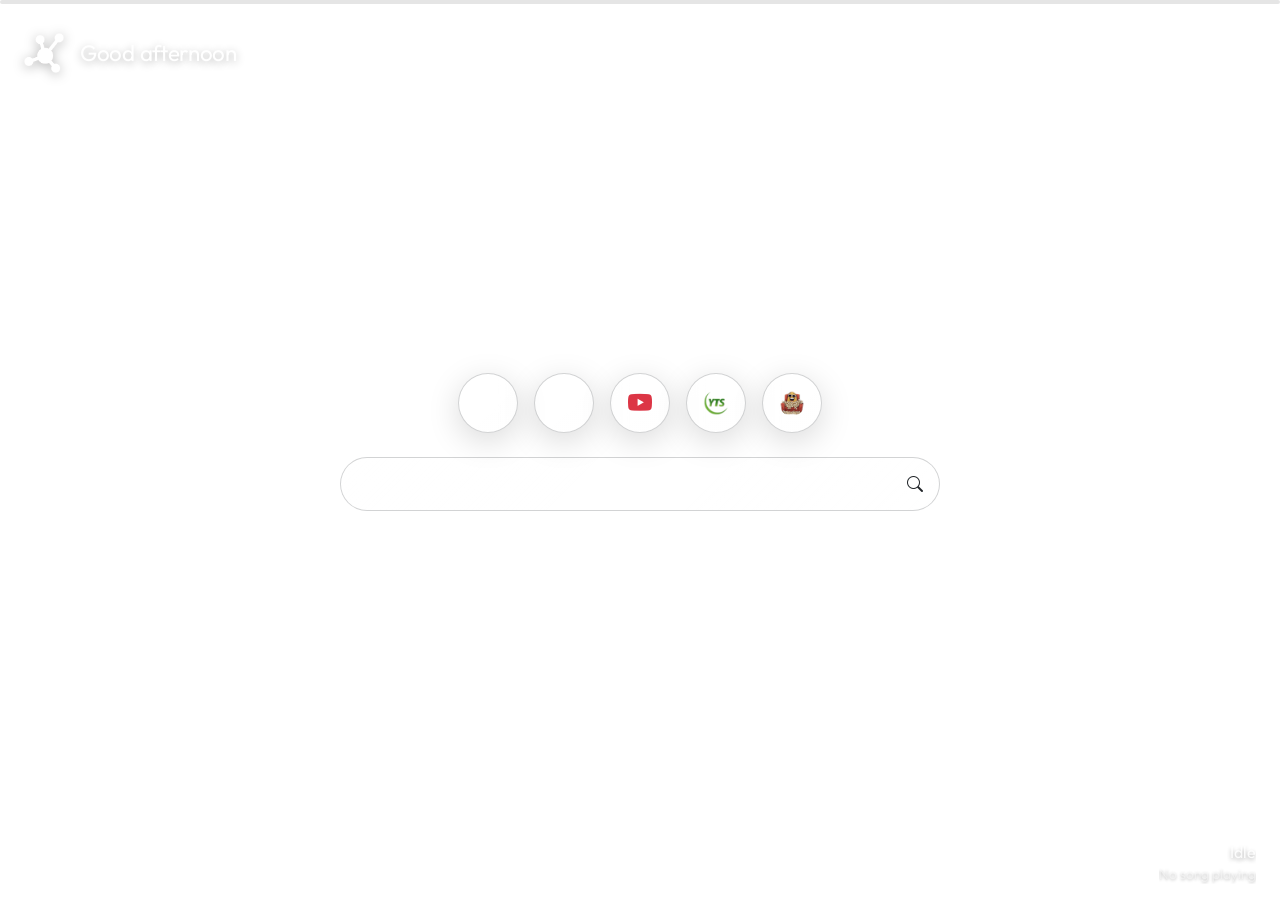
==== index.html @ 5e03a131 "feat(popup): implement settings management with dynamic UI updates" ====
<head>
  <meta charset="UTF-8" />
  <meta name="viewport" content="width=device-width, initial-scale=1.0" />
  <link href="/assets/vendors/bootstrap/bootstrap.min.css" rel="stylesheet" />
  <!-- <link rel="icon" href="data:," /> -->
  <!-- <link rel="icon" href="data:image/svg+xml,<svg xmlns=%22http://www.w3.org/2000/svg%22/>" /> -->
  <link rel="icon" href="/assets/images/icons/icons-x192.png" />
  <link rel="stylesheet" href="/assets/vendors/sweetalert2/sweetalert2.css" />
  <link rel="stylesheet" href="/assets/vendors/sweetalert2/sweetalertBootstrap.css" />
  <link href="/assets/fonts/family.css" rel="stylesheet" />
  <link rel="stylesheet" href="/mainStyle.css" />

  <script src="/assets/vendors/bootstrap/bootstrap.bundle.min.js"></script>
  <script src="/assets/vendors/sweetalert2/sweetalert2.js"></script>
  <script src="/assets/vendors/jQuery/jquery.js"></script>
  <script src="/assets/vendors/animejs/anime.umd.min.js"></script>
  <script type="module" src="/mainScript.js"></script>
  <!-- <title>‎</title> -->
  <title>New Tab</title>
</head>

<body>
  <div class="position-fixed overflow-hidden top-0 start-0 z-n1 w-100 vh-100 circles">
    <div class="w-100 z-1 loader"></div>
    <div class="circle circle1 circle-subtle" data-speed="fast"></div>
    <div class="circle circle2 circle-subtle" data-speed="normal"></div>
    <div class="circle circle3 circle-subtle" data-speed="slow"></div>
  </div>

  <div class="d-flex px-4 py-3 position-fixed top-0 start-0 w-100 justify-content-between align-items-center header-bar" style="z-index: 10">
    <div class="d-flex gap-3 align-items-center greeting-container">
      <img src="/assets/images/mainLogo.png" alt="Logo" class="header-logo" />
      <h1 id="greeting" class="d-none d-md-block mb-0 text-white" style="font-family: &quot;Outfit&quot;, sans-serif">Good afternoon</h1>
    </div>

    <div class="text-end clock-container">
      <div id="date" class="text-white-50 fs-6" style="font-family: &quot;Outfit&quot;, sans-serif">Wednesday, June 17</div>
      <div id="clock" class="text-white fs-4" style="font-family: &quot;Outfit&quot;, sans-serif">12:00 PM</div>
    </div>
    <div id="analogClock" class="position-absolute below-time analog-clock liquid-glass">
      <div class="clock-face">
        <div class="hand hour-hand"></div>
        <div class="hand minute-hand"></div>
        <div class="hand second-hand"></div>
        <div class="clock-center"></div>
      </div>
    </div>
  </div>

  <div class="container d-flex justify-content-center align-items-center vh-100">
    <div class="w-100 position-relative search-wrapper" style="max-width: 600px">
      <div class="d-flex gap-3 mb-4 justify-content-center shortcuts-container">
        <div class="position-relative shortcut-dropdown-wrapper">
          <a href="https://mail.google.com" class="d-flex align-items-center justify-content-center text-decoration-none text-white shortcut-item liquid-glass no-tilt lg-depth-1" title="Gmail">
            <i class="bi bi-envelope-at"></i>
          </a>
          <div class="p-2 position-absolute shortcut-dropdown liquid-glass no-tilt lg-depth-2">
            <a href="https://mail.google.com/mail/u/0/#inbox" class="d-flex gap-2 align-items-center text-white text-decoration-none shortcut-dropdown-item">
              <i class="bi bi-link-45deg"></i>
              <span>Personal Account</span>
            </a>
            <a href="https://mail.google.com/mail/u/1/#inbox" class="d-flex gap-2 align-items-center text-white text-decoration-none shortcut-dropdown-item">
              <i class="bi bi-link-45deg"></i>
              <span>Secondary Account</span>
            </a>
            <a href="https://mail.google.com/mail/u/3/#inbox" class="d-flex gap-2 align-items-center text-white text-decoration-none shortcut-dropdown-item">
              <i class="bi bi-link-45deg"></i>
              <span>Cvsu Account</span>
            </a>
            <a href="https://mail.google.com/mail/u/4/#inbox" class="d-flex gap-2 align-items-center text-white text-decoration-none shortcut-dropdown-item">
              <i class="bi bi-link-45deg"></i>
              <span>Dump Account</span>
            </a>
            <a href="https://mail.google.com/mail/u/2/#inbox" class="d-flex gap-2 align-items-center text-white text-decoration-none shortcut-dropdown-item">
              <i class="bi bi-link-45deg"></i>
              <span>Gmail Account 3</span>
            </a>
          </div>
        </div>
        <a href="https://github.com" class="d-flex align-items-center justify-content-center text-decoration-none text-white shortcut-item liquid-glass no-tilt lg-depth-1" title="GitHub">
          <i class="bi bi-github"></i>
        </a>
        <a href="https://youtube.com" class="d-flex align-items-center justify-content-center text-decoration-none text-white shortcut-item liquid-glass no-tilt lg-depth-1" title="YouTube">
          <i class="text-danger bi bi-youtube"></i>
        </a>
        <a href="https://yts.gg/home" class="d-flex align-items-center justify-content-center text-decoration-none text-white shortcut-item liquid-glass no-tilt lg-depth-1" title="YTS">
          <img src="/assets/images/shortcuts/yts_x32.png" alt="YTS" class="shortcut-img" />
        </a>
        <a href="https://tbcpl.lol/" class="d-flex align-items-center justify-content-center text-decoration-none text-white shortcut-item liquid-glass no-tilt lg-depth-1" title="TBP CL">
          <img src="/assets/images/shortcuts/tbcp.png" alt="TBP CL" class="shortcut-img" />
        </a>
      </div>

      <form id="searchForm" action="https://www.google.com/search" method="get">
        <div class="d-flex p-2 align-items-center shadow-none liquid-glass lg-depth-2 search-box">
          <div class="me-1">
            <div class="d-flex gap-2 p-2 text-white align-items-center border-0" id="engineSelector" style="cursor: default; user-select: none">
              <i id="current-engine-icon" class="bi bi-google"></i>
            </div>
          </div>
          <ul class="d-none" id="engineDropdownList">
            <li>
              <a
                class="d-flex gap-3 py-2 dropdown-item align-items-center text-white engine-option active"
                href="#"
                data-engine="google"
                data-action="https://www.google.com/search"
                data-placeholder="Search Google..."
              >
                <i class="bi bi-google"></i> Google
              </a>
            </li>
            <li>
              <a
                class="d-flex gap-3 py-2 dropdown-item align-items-center text-white engine-option"
                href="#"
                data-engine="bing"
                data-action="https://www.bing.com/search"
                data-placeholder="Search Bing..."
              >
                <i class="bi bi-microsoft"></i> Bing
              </a>
            </li>
            <li>
              <a
                class="d-flex gap-3 py-2 dropdown-item align-items-center text-white engine-option"
                href="#"
                data-engine="duckduckgo"
                data-action="https://duckduckgo.com/"
                data-placeholder="Search DuckDuckGo..."
              >
                <i class="bi bi-shield-shaded"></i> DuckDuckGo
              </a>
            </li>
            <li>
              <a
                class="d-flex gap-3 py-2 dropdown-item align-items-center text-white engine-option"
                href="#"
                data-engine="youtube"
                data-action="https://www.youtube.com/results"
                data-placeholder="What would you like to watch?"
              >
                <i class="bi bi-youtube"></i> YouTube
              </a>
            </li>
            <li>
              <a
                class="d-flex gap-3 py-2 dropdown-item align-items-center text-white engine-option"
                href="#"
                data-engine="chatgpt"
                data-action="https://chatgpt.com/?q="
                data-placeholder="Ask ChatGPT anything..."
              >
                <i class="bi-chat-dots"></i> ChatGPT
              </a>
            </li>
            <li>
              <a
                class="d-flex gap-3 py-2 dropdown-item align-items-center text-white engine-option"
                href="#"
                data-engine="grok"
                data-action="https://grok.com/"
                data-placeholder="Ask Grok anything..."
              >
                <i class="bi-chat-dots"></i> Grok
              </a>
            </li>
            <li>
              <a
                class="d-flex gap-3 py-2 dropdown-item align-items-center text-white engine-option"
                href="#"
                data-engine="claude"
                data-action="https://claude.ai/new?q="
                data-placeholder="Ask Claude anything..."
              >
                <i class="bi-chat-dots"></i> Claude
              </a>
            </li>
          </ul>
          <input
            type="text"
            name="q"
            id="searchInput"
            class="flex-grow-1 px-2 py-1 border-0 bg-transparent text-white shadow-none search-input"
            placeholder="Search Google..."
            autocomplete="off"
            style="font-family: &quot;Outfit&quot;, sans-serif; outline: none; font-size: 1.15rem"
          />
          <div class="d-flex gap-1 align-items-center">
            <button type="button" id="clearBtn" class="d-none p-2 btn btn-link text-white-50 border-0 shadow-none" aria-label="Clear">
              <i class="bi bi-x-lg"></i>
            </button>
            <button type="submit" id="searchSubmitBtn" class="p-2 btn btn-link text-white border-0 shadow-none" aria-label="Search">
              <i class="bi bi-search"></i>
            </button>
          </div>
        </div>
      </form>

      <div id="suggestionsBox" class="d-none mt-2 p-1 w-100 position-absolute start-0 text-start suggestions-box liquid-glass lg-depth-3"></div>
    </div>
  </div>
  <div class="px-4 py-3 position-fixed bottom-0 start-0 quote-container" style="z-index: 10">
    <p id="quoteText" class="mb-0" style="display: none"></p>
  </div>
  <div id="nowPlayingBar" class="px-4 py-3 pt-2 position-fixed bottom-0 end-0 now-playing-bar" style="z-index: 10">
    <div id="nowPlayingLyrics" class="now-playing-lyrics liquid-glass lg-depth-1"></div>
    <div id="nowPlayingControls" class="now-playing-controls liquid-glass lg-depth-1">
      <button id="musicPlayPauseBtn" class="control-btn" title="Play/Pause">
        <i class="bi bi-pause-fill"></i>
      </button>
      <button id="musicNextBtn" class="control-btn" title="Next">
        <i class="bi bi-skip-forward-fill"></i>
      </button>
    </div>

    <div class="d-flex gap-2 align-items-center now-playing-content">
      <div class="now-playing-icon">
        <i class="bi bi-music-note-beamed"></i>
        <span class="now-playing-bars"> <span></span><span></span><span></span> </span>
      </div>
      <div class="d-none d-lg-block now-playing-text" id="nowPlayingText">
        <div id="nowPlayingTitle" class="now-playing-title">Idle</div>
        <div id="nowPlayingArtist" class="now-playing-artist">No song playing</div>
      </div>
    </div>
  </div>
</body>
---- assets/vendors/sweetalert2/sweetalertBootstrap.css ----
@keyframes showSweetAlert {
  0% {
    transform: scale(0.7);
  }
  45% {
    transform: scale(1.05);
  }
  80% {
    transform: scale(0.95);
  }
  100% {
    transform: scale(1);
  }
}
@keyframes hideSweetAlert {
  0% {
    transform: scale(1);
  }
  100% {
    transform: scale(0.5);
  }
}
@keyframes slideFromTop {
  0% {
    top: 0%;
  }
  100% {
    top: 50%;
  }
}
@keyframes slideToTop {
  0% {
    top: 50%;
  }
  100% {
    top: 0%;
  }
}
@keyframes slideFromBottom {
  0% {
    top: 70%;
  }
  100% {
    top: 50%;
  }
}
@keyframes slideToBottom {
  0% {
    top: 50%;
  }
  100% {
    top: 70%;
  }
}
.showSweetAlert {
  animation: showSweetAlert 0.3s;
}
.showSweetAlert[data-animation=none] {
  animation: none;
}
.showSweetAlert[data-animation=slide-from-top] {
  animation: slideFromTop 0.3s;
}
.showSweetAlert[data-animation=slide-from-bottom] {
  animation: slideFromBottom 0.3s;
}
.hideSweetAlert {
  animation: hideSweetAlert 0.3s;
}
.hideSweetAlert[data-animation=none] {
  animation: none;
}
.hideSweetAlert[data-animation=slide-from-top] {
  animation: slideToTop 0.3s;
}
.hideSweetAlert[data-animation=slide-from-bottom] {
  animation: slideToBottom 0.3s;
}
@keyframes animateSuccessTip {
  0% {
    width: 0;
    left: 1px;
    top: 19px;
  }
  54% {
    width: 0;
    left: 1px;
    top: 19px;
  }
  70% {
    width: 50px;
    left: -8px;
    top: 37px;
  }
  84% {
    width: 17px;
    left: 21px;
    top: 48px;
  }
  100% {
    width: 25px;
    left: 14px;
    top: 45px;
  }
}
@keyframes animateSuccessLong {
  0% {
    width: 0;
    right: 46px;
    top: 54px;
  }
  65% {
    width: 0;
    right: 46px;
    top: 54px;
  }
  84% {
    width: 55px;
    right: 0px;
    top: 35px;
  }
  100% {
    width: 47px;
    right: 8px;
    top: 38px;
  }
}
@keyframes rotatePlaceholder {
  0% {
    transform: rotate(-45deg);
  }
  5% {
    transform: rotate(-45deg);
  }
  12% {
    transform: rotate(-405deg);
  }
  100% {
    transform: rotate(-405deg);
  }
}
.animateSuccessTip {
  animation: animateSuccessTip 0.75s;
}
.animateSuccessLong {
  animation: animateSuccessLong 0.75s;
}
.sa-icon.sa-success.animate::after {
  animation: rotatePlaceholder 4.25s ease-in;
}
@keyframes animateErrorIcon {
  0% {
    transform: rotateX(100deg);
    opacity: 0;
  }
  100% {
    transform: rotateX(0deg);
    opacity: 1;
  }
}
.animateErrorIcon {
  animation: animateErrorIcon 0.5s;
}
@keyframes animateXMark {
  0% {
    transform: scale(0.4);
    margin-top: 26px;
    opacity: 0;
  }
  50% {
    transform: scale(0.4);
    margin-top: 26px;
    opacity: 0;
  }
  80% {
    transform: scale(1.15);
    margin-top: -6px;
  }
  100% {
    transform: scale(1);
    margin-top: 0;
    opacity: 1;
  }
}
.animateXMark {
  animation: animateXMark 0.5s;
}
@keyframes pulseWarning {
  0% {
    border-color: #F8D486;
  }
  100% {
    border-color: #F8BB86;
  }
}
.pulseWarning {
  animation: pulseWarning 0.75s infinite alternate;
}
@keyframes pulseWarningIns {
  0% {
    background-color: #F8D486;
  }
  100% {
    background-color: #F8BB86;
  }
}
.pulseWarningIns {
  animation: pulseWarningIns 0.75s infinite alternate;
}
@keyframes rotate-loading {
  0% {
    transform: rotate(0deg);
  }
  100% {
    transform: rotate(360deg);
  }
}
body.stop-scrolling {
  height: 100%;
  overflow: hidden;
}
.sweet-overlay {
  background-color: rgba(0, 0, 0, 0.4);
  position: fixed;
  left: 0;
  right: 0;
  top: 0;
  bottom: 0;
  display: none;
  z-index: 1040;
}
.sweet-alert {
  background-color: #ffffff;
  width: 478px;
  padding: 17px;
  border-radius: 5px;
  text-align: center;
  position: fixed;
  left: 50%;
  top: 50%;
  margin-left: -256px;
  margin-top: -200px;
  overflow: hidden;
  display: none;
  z-index: 2000;
}
@media all and (max-width: 767px) {
  .sweet-alert {
    width: auto;
    margin-left: 0;
    margin-right: 0;
    left: 15px;
    right: 15px;
  }
}
.sweet-alert .form-group {
  display: none;
}
.sweet-alert .form-group .sa-input-error {
  display: none;
}
.sweet-alert.show-input .form-group {
  display: block;
}
.sweet-alert .sa-confirm-button-container {
  display: inline-block;
  position: relative;
}
.sweet-alert .la-ball-fall {
  position: absolute;
  left: 50%;
  top: 50%;
  margin-left: -27px;
  margin-top: -9px;
  opacity: 0;
  visibility: hidden;
}
.sweet-alert button[disabled] {
  opacity: .6;
  cursor: default;
}
.sweet-alert button.confirm[disabled] {
  color: transparent;
}
.sweet-alert button.confirm[disabled] ~ .la-ball-fall {
  opacity: 1;
  visibility: visible;
  transition-delay: 0s;
}
.sweet-alert .sa-icon {
  width: 80px;
  height: 80px;
  border: 4px solid gray;
  border-radius: 50%;
  margin: 20px auto;
  position: relative;
  box-sizing: content-box;
}
.sweet-alert .sa-icon.sa-error {
  border-color: #d43f3a;
}
.sweet-alert .sa-icon.sa-error .sa-x-mark {
  position: relative;
  display: block;
}
.sweet-alert .sa-icon.sa-error .sa-line {
  position: absolute;
  height: 5px;
  width: 47px;
  background-color: #d9534f;
  display: block;
  top: 37px;
  border-radius: 2px;
}
.sweet-alert .sa-icon.sa-error .sa-line.sa-left {
  transform: rotate(45deg);
  left: 17px;
}
.sweet-alert .sa-icon.sa-error .sa-line.sa-right {
  transform: rotate(-45deg);
  right: 16px;
}
.sweet-alert .sa-icon.sa-warning {
  border-color: #eea236;
}
.sweet-alert .sa-icon.sa-warning .sa-body {
  position: absolute;
  width: 5px;
  height: 47px;
  left: 50%;
  top: 10px;
  border-radius: 2px;
  margin-left: -2px;
  background-color: #f0ad4e;
}
.sweet-alert .sa-icon.sa-warning .sa-dot {
  position: absolute;
  width: 7px;
  height: 7px;
  border-radius: 50%;
  margin-left: -3px;
  left: 50%;
  bottom: 10px;
  background-color: #f0ad4e;
}
.sweet-alert .sa-icon.sa-info {
  border-color: #46b8da;
}
.sweet-alert .sa-icon.sa-info::before {
  content: "";
  position: absolute;
  width: 5px;
  height: 29px;
  left: 50%;
  bottom: 17px;
  border-radius: 2px;
  margin-left: -2px;
  background-color: #5bc0de;
}
.sweet-alert .sa-icon.sa-info::after {
  content: "";
  position: absolute;
  width: 7px;
  height: 7px;
  border-radius: 50%;
  margin-left: -3px;
  top: 19px;
  background-color: #5bc0de;
}
.sweet-alert .sa-icon.sa-success {
  border-color: #4cae4c;
}
.sweet-alert .sa-icon.sa-success::before,
.sweet-alert .sa-icon.sa-success::after {
  content: '';
  border-radius: 50%;
  position: absolute;
  width: 60px;
  height: 120px;
  background: #ffffff;
  transform: rotate(45deg);
}
.sweet-alert .sa-icon.sa-success::before {
  border-radius: 120px 0 0 120px;
  top: -7px;
  left: -33px;
  transform: rotate(-45deg);
  transform-origin: 60px 60px;
}
.sweet-alert .sa-icon.sa-success::after {
  border-radius: 0 120px 120px 0;
  top: -11px;
  left: 30px;
  transform: rotate(-45deg);
  transform-origin: 0px 60px;
}
.sweet-alert .sa-icon.sa-success .sa-placeholder {
  width: 80px;
  height: 80px;
  border: 4px solid rgba(92, 184, 92, 0.2);
  border-radius: 50%;
  box-sizing: content-box;
  position: absolute;
  left: -4px;
  top: -4px;
  z-index: 2;
}
.sweet-alert .sa-icon.sa-success .sa-fix {
  width: 5px;
  height: 90px;
  background-color: #ffffff;
  position: absolute;
  left: 28px;
  top: 8px;
  z-index: 1;
  transform: rotate(-45deg);
}
.sweet-alert .sa-icon.sa-success .sa-line {
  height: 5px;
  background-color: #5cb85c;
  display: block;
  border-radius: 2px;
  position: absolute;
  z-index: 2;
}
.sweet-alert .sa-icon.sa-success .sa-line.sa-tip {
  width: 25px;
  left: 14px;
  top: 46px;
  transform: rotate(45deg);
}
.sweet-alert .sa-icon.sa-success .sa-line.sa-long {
  width: 47px;
  right: 8px;
  top: 38px;
  transform: rotate(-45deg);
}
.sweet-alert .sa-icon.sa-custom {
  background-size: contain;
  border-radius: 0;
  border: none;
  background-position: center center;
  background-repeat: no-repeat;
}
.sweet-alert .btn-default:focus {
  border-color: #cccccc;
  outline: 0;
  -webkit-box-shadow: inset 0 1px 1px rgba(0,0,0,.075), 0 0 8px rgba(204, 204, 204, 0.6);
  box-shadow: inset 0 1px 1px rgba(0,0,0,.075), 0 0 8px rgba(204, 204, 204, 0.6);
}
.sweet-alert .btn-success:focus {
  border-color: #4cae4c;
  outline: 0;
  -webkit-box-shadow: inset 0 1px 1px rgba(0,0,0,.075), 0 0 8px rgba(76, 174, 76, 0.6);
  box-shadow: inset 0 1px 1px rgba(0,0,0,.075), 0 0 8px rgba(76, 174, 76, 0.6);
}
.sweet-alert .btn-info:focus {
  border-color: #46b8da;
  outline: 0;
  -webkit-box-shadow: inset 0 1px 1px rgba(0,0,0,.075), 0 0 8px rgba(70, 184, 218, 0.6);
  box-shadow: inset 0 1px 1px rgba(0,0,0,.075), 0 0 8px rgba(70, 184, 218, 0.6);
}
.sweet-alert .btn-danger:focus {
  border-color: #d43f3a;
  outline: 0;
  -webkit-box-shadow: inset 0 1px 1px rgba(0,0,0,.075), 0 0 8px rgba(212, 63, 58, 0.6);
  box-shadow: inset 0 1px 1px rgba(0,0,0,.075), 0 0 8px rgba(212, 63, 58, 0.6);
}
.sweet-alert .btn-warning:focus {
  border-color: #eea236;
  outline: 0;
  -webkit-box-shadow: inset 0 1px 1px rgba(0,0,0,.075), 0 0 8px rgba(238, 162, 54, 0.6);
  box-shadow: inset 0 1px 1px rgba(0,0,0,.075), 0 0 8px rgba(238, 162, 54, 0.6);
}
.sweet-alert button::-moz-focus-inner {
  border: 0;
}
/*!
 * Load Awesome v1.1.0 (http://github.danielcardoso.net/load-awesome/)
 * Copyright 2015 Daniel Cardoso <@DanielCardoso>
 * Licensed under MIT
 */
.la-ball-fall,
.la-ball-fall > div {
  position: relative;
  -webkit-box-sizing: border-box;
  -moz-box-sizing: border-box;
  box-sizing: border-box;
}
.la-ball-fall {
  display: block;
  font-size: 0;
  color: #fff;
}
.la-ball-fall.la-dark {
  color: #333;
}
.la-ball-fall > div {
  display: inline-block;
  float: none;
  background-color: currentColor;
  border: 0 solid currentColor;
}
.la-ball-fall {
  width: 54px;
  height: 18px;
}
.la-ball-fall > div {
  width: 10px;
  height: 10px;
  margin: 4px;
  border-radius: 100%;
  opacity: 0;
  -webkit-animation: ball-fall 1s ease-in-out infinite;
  -moz-animation: ball-fall 1s ease-in-out infinite;
  -o-animation: ball-fall 1s ease-in-out infinite;
  animation: ball-fall 1s ease-in-out infinite;
}
.la-ball-fall > div:nth-child(1) {
  -webkit-animation-delay: -200ms;
  -moz-animation-delay: -200ms;
  -o-animation-delay: -200ms;
  animation-delay: -200ms;
}
.la-ball-fall > div:nth-child(2) {
  -webkit-animation-delay: -100ms;
  -moz-animation-delay: -100ms;
  -o-animation-delay: -100ms;
  animation-delay: -100ms;
}
.la-ball-fall > div:nth-child(3) {
  -webkit-animation-delay: 0ms;
  -moz-animation-delay: 0ms;
  -o-animation-delay: 0ms;
  animation-delay: 0ms;
}
.la-ball-fall.la-sm {
  width: 26px;
  height: 8px;
}
.la-ball-fall.la-sm > div {
  width: 4px;
  height: 4px;
  margin: 2px;
}
.la-ball-fall.la-2x {
  width: 108px;
  height: 36px;
}
.la-ball-fall.la-2x > div {
  width: 20px;
  height: 20px;
  margin: 8px;
}
.la-ball-fall.la-3x {
  width: 162px;
  height: 54px;
}
.la-ball-fall.la-3x > div {
  width: 30px;
  height: 30px;
  margin: 12px;
}
/*
 * Animation
 */
@-webkit-keyframes ball-fall {
  0% {
    opacity: 0;
    -webkit-transform: translateY(-145%);
    transform: translateY(-145%);
  }
  10% {
    opacity: .5;
  }
  20% {
    opacity: 1;
    -webkit-transform: translateY(0);
    transform: translateY(0);
  }
  80% {
    opacity: 1;
    -webkit-transform: translateY(0);
    transform: translateY(0);
  }
  90% {
    opacity: .5;
  }
  100% {
    opacity: 0;
    -webkit-transform: translateY(145%);
    transform: translateY(145%);
  }
}
@-moz-keyframes ball-fall {
  0% {
    opacity: 0;
    -moz-transform: translateY(-145%);
    transform: translateY(-145%);
  }
  10% {
    opacity: .5;
  }
  20% {
    opacity: 1;
    -moz-transform: translateY(0);
    transform: translateY(0);
  }
  80% {
    opacity: 1;
    -moz-transform: translateY(0);
    transform: translateY(0);
  }
  90% {
    opacity: .5;
  }
  100% {
    opacity: 0;
    -moz-transform: translateY(145%);
    transform: translateY(145%);
  }
}
@-o-keyframes ball-fall {
  0% {
    opacity: 0;
    -o-transform: translateY(-145%);
    transform: translateY(-145%);
  }
  10% {
    opacity: .5;
  }
  20% {
    opacity: 1;
    -o-transform: translateY(0);
    transform: translateY(0);
  }
  80% {
    opacity: 1;
    -o-transform: translateY(0);
    transform: translateY(0);
  }
  90% {
    opacity: .5;
  }
  100% {
    opacity: 0;
    -o-transform: translateY(145%);
    transform: translateY(145%);
  }
}
@keyframes ball-fall {
  0% {
    opacity: 0;
    -webkit-transform: translateY(-145%);
    -moz-transform: translateY(-145%);
    -o-transform: translateY(-145%);
    transform: translateY(-145%);
  }
  10% {
    opacity: .5;
  }
  20% {
    opacity: 1;
    -webkit-transform: translateY(0);
    -moz-transform: translateY(0);
    -o-transform: translateY(0);
    transform: translateY(0);
  }
  80% {
    opacity: 1;
    -webkit-transform: translateY(0);
    -moz-transform: translateY(0);
    -o-transform: translateY(0);
    transform: translateY(0);
  }
  90% {
    opacity: .5;
  }
  100% {
    opacity: 0;
    -webkit-transform: translateY(145%);
    -moz-transform: translateY(145%);
    -o-transform: translateY(145%);
    transform: translateY(145%);
  }
}
---- assets/fonts/family.css ----
/* latin-ext */
@font-face {
  font-family: 'Outfit';
  font-style: normal;
  font-weight: 200;
  font-display: swap;
  src: url(/assets/fonts/QGYvz_MVcBeNP4NJuktqQ4E.woff2) format('woff2');
  unicode-range: U+0100-02BA, U+02BD-02C5, U+02C7-02CC, U+02CE-02D7, U+02DD-02FF, U+0304, U+0308, U+0329, U+1D00-1DBF, U+1E00-1E9F, U+1EF2-1EFF, U+2020, U+20A0-20AB, U+20AD-20C0, U+2113, U+2C60-2C7F, U+A720-A7FF;
}
/* latin */
@font-face {
  font-family: 'Outfit';
  font-style: normal;
  font-weight: 200;
  font-display: swap;
  src: url(/assets/fonts/QGYvz_MVcBeNP4NJtEtq.woff2) format('woff2');
  unicode-range: U+0000-00FF, U+0131, U+0152-0153, U+02BB-02BC, U+02C6, U+02DA, U+02DC, U+0304, U+0308, U+0329, U+2000-206F, U+20AC, U+2122, U+2191, U+2193, U+2212, U+2215, U+FEFF, U+FFFD;
}
/* latin-ext */
@font-face {
  font-family: 'Outfit';
  font-style: normal;
  font-weight: 300;
  font-display: swap;
  src: url(/assets/fonts/QGYvz_MVcBeNP4NJuktqQ4E.woff2) format('woff2');
  unicode-range: U+0100-02BA, U+02BD-02C5, U+02C7-02CC, U+02CE-02D7, U+02DD-02FF, U+0304, U+0308, U+0329, U+1D00-1DBF, U+1E00-1E9F, U+1EF2-1EFF, U+2020, U+20A0-20AB, U+20AD-20C0, U+2113, U+2C60-2C7F, U+A720-A7FF;
}
/* latin */
@font-face {
  font-family: 'Outfit';
  font-style: normal;
  font-weight: 300;
  font-display: swap;
  src: url(/assets/fonts/QGYvz_MVcBeNP4NJtEtq.woff2) format('woff2');
  unicode-range: U+0000-00FF, U+0131, U+0152-0153, U+02BB-02BC, U+02C6, U+02DA, U+02DC, U+0304, U+0308, U+0329, U+2000-206F, U+20AC, U+2122, U+2191, U+2193, U+2212, U+2215, U+FEFF, U+FFFD;
}
/* latin-ext */
@font-face {
  font-family: 'Outfit';
  font-style: normal;
  font-weight: 400;
  font-display: swap;
  src: url(/assets/fonts/QGYvz_MVcBeNP4NJuktqQ4E.woff2) format('woff2');
  unicode-range: U+0100-02BA, U+02BD-02C5, U+02C7-02CC, U+02CE-02D7, U+02DD-02FF, U+0304, U+0308, U+0329, U+1D00-1DBF, U+1E00-1E9F, U+1EF2-1EFF, U+2020, U+20A0-20AB, U+20AD-20C0, U+2113, U+2C60-2C7F, U+A720-A7FF;
}
/* latin */
@font-face {
  font-family: 'Outfit';
  font-style: normal;
  font-weight: 400;
  font-display: swap;
  src: url(/assets/fonts/QGYvz_MVcBeNP4NJtEtq.woff2) format('woff2');
  unicode-range: U+0000-00FF, U+0131, U+0152-0153, U+02BB-02BC, U+02C6, U+02DA, U+02DC, U+0304, U+0308, U+0329, U+2000-206F, U+20AC, U+2122, U+2191, U+2193, U+2212, U+2215, U+FEFF, U+FFFD;
}
/* latin-ext */
@font-face {
  font-family: 'Outfit';
  font-style: normal;
  font-weight: 500;
  font-display: swap;
  src: url(/assets/fonts/QGYvz_MVcBeNP4NJuktqQ4E.woff2) format('woff2');
  unicode-range: U+0100-02BA, U+02BD-02C5, U+02C7-02CC, U+02CE-02D7, U+02DD-02FF, U+0304, U+0308, U+0329, U+1D00-1DBF, U+1E00-1E9F, U+1EF2-1EFF, U+2020, U+20A0-20AB, U+20AD-20C0, U+2113, U+2C60-2C7F, U+A720-A7FF;
}
/* latin */
@font-face {
  font-family: 'Outfit';
  font-style: normal;
  font-weight: 500;
  font-display: swap;
  src: url(/assets/fonts/QGYvz_MVcBeNP4NJtEtq.woff2) format('woff2');
  unicode-range: U+0000-00FF, U+0131, U+0152-0153, U+02BB-02BC, U+02C6, U+02DA, U+02DC, U+0304, U+0308, U+0329, U+2000-206F, U+20AC, U+2122, U+2191, U+2193, U+2212, U+2215, U+FEFF, U+FFFD;
}
/* latin-ext */
@font-face {
  font-family: 'Outfit';
  font-style: normal;
  font-weight: 600;
  font-display: swap;
  src: url(/assets/fonts/QGYvz_MVcBeNP4NJuktqQ4E.woff2) format('woff2');
  unicode-range: U+0100-02BA, U+02BD-02C5, U+02C7-02CC, U+02CE-02D7, U+02DD-02FF, U+0304, U+0308, U+0329, U+1D00-1DBF, U+1E00-1E9F, U+1EF2-1EFF, U+2020, U+20A0-20AB, U+20AD-20C0, U+2113, U+2C60-2C7F, U+A720-A7FF;
}
/* latin */
@font-face {
  font-family: 'Outfit';
  font-style: normal;
  font-weight: 600;
  font-display: swap;
  src: url(/assets/fonts/QGYvz_MVcBeNP4NJtEtq.woff2) format('woff2');
  unicode-range: U+0000-00FF, U+0131, U+0152-0153, U+02BB-02BC, U+02C6, U+02DA, U+02DC, U+0304, U+0308, U+0329, U+2000-206F, U+20AC, U+2122, U+2191, U+2193, U+2212, U+2215, U+FEFF, U+FFFD;
}/* latin-ext */
@font-face {
  font-family: 'Outfit';
  font-style: normal;
  font-weight: 200;
  font-display: swap;
  src: url(/assets/fonts/QGYvz_MVcBeNP4NJuktqQ4E.woff2) format('woff2');
  unicode-range: U+0100-02BA, U+02BD-02C5, U+02C7-02CC, U+02CE-02D7, U+02DD-02FF, U+0304, U+0308, U+0329, U+1D00-1DBF, U+1E00-1E9F, U+1EF2-1EFF, U+2020, U+20A0-20AB, U+20AD-20C0, U+2113, U+2C60-2C7F, U+A720-A7FF;
}
/* latin */
@font-face {
  font-family: 'Outfit';
  font-style: normal;
  font-weight: 200;
  font-display: swap;
  src: url(/assets/fonts/QGYvz_MVcBeNP4NJtEtq.woff2) format('woff2');
  unicode-range: U+0000-00FF, U+0131, U+0152-0153, U+02BB-02BC, U+02C6, U+02DA, U+02DC, U+0304, U+0308, U+0329, U+2000-206F, U+20AC, U+2122, U+2191, U+2193, U+2212, U+2215, U+FEFF, U+FFFD;
}
/* latin-ext */
@font-face {
  font-family: 'Outfit';
  font-style: normal;
  font-weight: 300;
  font-display: swap;
  src: url(/assets/fonts/QGYvz_MVcBeNP4NJuktqQ4E.woff2) format('woff2');
  unicode-range: U+0100-02BA, U+02BD-02C5, U+02C7-02CC, U+02CE-02D7, U+02DD-02FF, U+0304, U+0308, U+0329, U+1D00-1DBF, U+1E00-1E9F, U+1EF2-1EFF, U+2020, U+20A0-20AB, U+20AD-20C0, U+2113, U+2C60-2C7F, U+A720-A7FF;
}
/* latin */
@font-face {
  font-family: 'Outfit';
  font-style: normal;
  font-weight: 300;
  font-display: swap;
  src: url(/assets/fonts/QGYvz_MVcBeNP4NJtEtq.woff2) format('woff2');
  unicode-range: U+0000-00FF, U+0131, U+0152-0153, U+02BB-02BC, U+02C6, U+02DA, U+02DC, U+0304, U+0308, U+0329, U+2000-206F, U+20AC, U+2122, U+2191, U+2193, U+2212, U+2215, U+FEFF, U+FFFD;
}
/* latin-ext */
@font-face {
  font-family: 'Outfit';
  font-style: normal;
  font-weight: 400;
  font-display: swap;
  src: url(/assets/fonts/QGYvz_MVcBeNP4NJuktqQ4E.woff2) format('woff2');
  unicode-range: U+0100-02BA, U+02BD-02C5, U+02C7-02CC, U+02CE-02D7, U+02DD-02FF, U+0304, U+0308, U+0329, U+1D00-1DBF, U+1E00-1E9F, U+1EF2-1EFF, U+2020, U+20A0-20AB, U+20AD-20C0, U+2113, U+2C60-2C7F, U+A720-A7FF;
}
/* latin */
@font-face {
  font-family: 'Outfit';
  font-style: normal;
  font-weight: 400;
  font-display: swap;
  src: url(/assets/fonts/QGYvz_MVcBeNP4NJtEtq.woff2) format('woff2');
  unicode-range: U+0000-00FF, U+0131, U+0152-0153, U+02BB-02BC, U+02C6, U+02DA, U+02DC, U+0304, U+0308, U+0329, U+2000-206F, U+20AC, U+2122, U+2191, U+2193, U+2212, U+2215, U+FEFF, U+FFFD;
}
/* latin-ext */
@font-face {
  font-family: 'Outfit';
  font-style: normal;
  font-weight: 500;
  font-display: swap;
  src: url(/assets/fonts/QGYvz_MVcBeNP4NJuktqQ4E.woff2) format('woff2');
  unicode-range: U+0100-02BA, U+02BD-02C5, U+02C7-02CC, U+02CE-02D7, U+02DD-02FF, U+0304, U+0308, U+0329, U+1D00-1DBF, U+1E00-1E9F, U+1EF2-1EFF, U+2020, U+20A0-20AB, U+20AD-20C0, U+2113, U+2C60-2C7F, U+A720-A7FF;
}
/* latin */
@font-face {
  font-family: 'Outfit';
  font-style: normal;
  font-weight: 500;
  font-display: swap;
  src: url(/assets/fonts/QGYvz_MVcBeNP4NJtEtq.woff2) format('woff2');
  unicode-range: U+0000-00FF, U+0131, U+0152-0153, U+02BB-02BC, U+02C6, U+02DA, U+02DC, U+0304, U+0308, U+0329, U+2000-206F, U+20AC, U+2122, U+2191, U+2193, U+2212, U+2215, U+FEFF, U+FFFD;
}
/* latin-ext */
@font-face {
  font-family: 'Outfit';
  font-style: normal;
  font-weight: 600;
  font-display: swap;
  src: url(/assets/fonts/QGYvz_MVcBeNP4NJuktqQ4E.woff2) format('woff2');
  unicode-range: U+0100-02BA, U+02BD-02C5, U+02C7-02CC, U+02CE-02D7, U+02DD-02FF, U+0304, U+0308, U+0329, U+1D00-1DBF, U+1E00-1E9F, U+1EF2-1EFF, U+2020, U+20A0-20AB, U+20AD-20C0, U+2113, U+2C60-2C7F, U+A720-A7FF;
}
/* latin */
@font-face {
  font-family: 'Outfit';
  font-style: normal;
  font-weight: 600;
  font-display: swap;
  src: url(/assets/fonts/QGYvz_MVcBeNP4NJtEtq.woff2) format('woff2');
  unicode-range: U+0000-00FF, U+0131, U+0152-0153, U+02BB-02BC, U+02C6, U+02DA, U+02DC, U+0304, U+0308, U+0329, U+2000-206F, U+20AC, U+2122, U+2191, U+2193, U+2212, U+2215, U+FEFF, U+FFFD;
}
---- mainStyle.css ----
@import url(/assets/css/BackgroundAnimation.css);
@import url(/assets/css/liquid-glass.css);
@import url(/assets/vendors/bootstrap/bootstrap-icons.min.css);
@import url(/assets/vendors/bootstrap/bootstrap.min.css);
@import url(/assets/css/animationKeyframes.css);

.loader {
  display: block;
  --height-of-loader: 4px;
  --loader-color: var(--bs-primary-rgb);
  height: var(--height-of-loader);
  border-radius: 30px;
  background-color: rgba(0, 0, 0, 0.1);
  position: relative;
}

.loader::before {
  content: "";
  position: absolute;
  background: rgba(var(--loader-color), 0.5);
  top: 0;
  left: 0;
  width: 0%;
  height: 100%;
  border-radius: 30px;
  animation: moving 1s ease-in-out infinite;
}

body {
  font-family: "Outfit", sans-serif !important;
  color: rgba(var(--bs-body-color-rgb), 0.85) !important;
}

.search-box {
  transition:
    transform 0.3s cubic-bezier(0.25, 0.8, 0.25, 1),
    box-shadow 0.3s cubic-bezier(0.25, 0.8, 0.25, 1),
    border-color 0.3s ease;
  border-radius: 30px !important;
  overflow: visible !important;
  animation: fadeIn 0.8s cubic-bezier(0.25, 0.8, 0.25, 1) both;
  animation-delay: 0.5s;
}

.search-box::before,
.search-box::after {
  border-radius: inherit !important;
}

.search-box:focus-within {
  transform: scale(1.015);
  box-shadow: var(--lg-shadow) !important;
}

#engineDropdownList {
  border-radius: 18px !important;
  min-width: 190px;
  z-index: 1000 !important;
}

#engineDropdownList .dropdown-item {
  transition:
    background-color 0.2s ease,
    transform 0.2s ease,
    color 0.2s ease;
  border-radius: 10px;
  margin: 2px 8px;
  width: calc(100% - 16px);
  font-family: "Outfit", sans-serif;
  color: rgba(255, 255, 255, 0.8) !important;
  background: transparent !important;
}

#engineDropdownList .dropdown-item:hover,
#engineDropdownList .dropdown-item.active {
  background: rgba(var(--bs-primary-rgb), 0.35) !important;
  transform: translateX(4px);
  color: #fff !important;
}

.search-wrapper {
  position: relative;
  z-index: 20;
  transition: transform 0.4s cubic-bezier(0.25, 0.8, 0.25, 1);
  will-change: transform;
}

.search-wrapper.search-active {
  transform: translateY(-120px);
}

.suggestions-box {
  border-radius: 20px !important;
  overflow: hidden;
  z-index: 1000 !important;
}

.suggestion-item {
  padding: 10px 18px;
  cursor: pointer;
  transition:
    background-color 0.2s ease,
    padding-left 0.2s cubic-bezier(0.25, 0.8, 0.25, 1),
    color 0.2s ease;
  color: rgba(255, 255, 255, 0.75);
  border-radius: 12px;
  margin: 4px 8px;
  width: calc(100% - 16px);
  display: flex;
  align-items: center;
  gap: 12px;
  font-family: "Outfit", sans-serif;
  font-weight: 300;
}

.suggestion-item-error {
  padding: 10px 18px;
  cursor: pointer;
  transition:
    background-color 0.2s ease,
    padding-left 0.2s cubic-bezier(0.25, 0.8, 0.25, 1),
    color 0.2s ease;
  color: rgba(255, 255, 255, 0.75);
  border-radius: 12px;
  margin: 4px 8px;
  width: calc(100% - 16px);
  display: flex;
  align-items: center;
  gap: 12px;
  font-family: "Outfit", sans-serif;
  font-weight: 300;
}

.suggestion-item:hover,
.suggestion-item.active {
  background: rgba(255, 255, 255, 0.08) !important;
  color: #fff !important;
  padding-left: 24px;
}

.suggestion-item.active {
  background: rgba(var(--bs-primary-rgb), 0.3) !important;
}

.suggestion-icon {
  opacity: 0.4;
  font-size: 0.95rem;
  transition:
    opacity 0.2s ease,
    color 0.2s ease;
}

.suggestion-item:hover .suggestion-icon,
.suggestion-item.active .suggestion-icon {
  opacity: 1;
  color: rgba(var(--bs-primary-rgb), 1);
}

.greeting-container {
  text-shadow: 0 2px 8px rgba(0, 0, 0, 0.3);
  animation: fadeInDown 0.8s cubic-bezier(0.25, 0.8, 0.25, 1) both;
  cursor: default;
}

.header-logo {
  width: 40px;
  height: 40px;
  object-fit: contain;
  filter: drop-shadow(0 2px 6px rgba(0, 0, 0, 0.3));
  transition: transform 0.3s ease;
  animation: fadeInLeft 0.8s cubic-bezier(0.25, 0.8, 0.25, 1) 0.15s both;
  cursor: pointer;
}

.header-logo:hover {
  transform: scale(1.1) rotate(-5deg) !important;
}

.clock-container {
  animation: fadeInDown 0.8s cubic-bezier(0.25, 0.8, 0.25, 1) 0.15s both;
  cursor: default;
}

#clock {
  font-size: 2.6rem !important;
  font-weight: 500 !important;
  letter-spacing: -0.5px;
  line-height: 1.2;
}

#date {
  font-size: 0.8rem;
  opacity: 0.9;
}

#greeting {
  font-size: 1.4rem !important;
  font-weight: 400 !important;
  letter-spacing: -0.3px;
  cursor: pointer;
}

#clearBtn i,
#searchSubmitBtn i {
  color: var(--bs-body-color);
  transition:
    transform 0.2s ease,
    color 0.2s ease;
}

#clearBtn:hover i {
  color: rgb(var(--bs-danger-rgb));
  transform: rotate(90deg);
}

#searchSubmitBtn:hover i {
  color: rgba(var(--bs-primary-rgb), 1);
  transform: scale(1.15);
}

#engineSelector::after {
  display: none !important;
}

.shortcuts-container {
  position: relative;
  z-index: 2000 !important;
}

.shortcut-item {
  width: 60px;
  height: 60px;
  transition:
    transform 0.3s cubic-bezier(0.25, 0.8, 0.25, 1),
    background-color 0.3s ease,
    border-color 0.3s ease,
    box-shadow 0.3s ease;
  animation: fadeInUp 0.8s cubic-bezier(0.25, 0.8, 0.25, 1) 0.1s both;
  border-radius: 50% !important;
}

.shortcut-item:nth-child(1) {
  animation-delay: 1.2s;
}
.shortcut-item:nth-child(2) {
  animation-delay: 1s;
}
.shortcut-item:nth-child(3) {
  animation-delay: 0.8s;
}
.shortcut-item:nth-child(4) {
  animation-delay: 1s
}
.shortcut-item:nth-child(5) {
  animation-delay: 1.2s;
}

.shortcut-item i {
  font-size: 1.5rem;
  transition:
    transform 0.3s cubic-bezier(0.25, 0.8, 0.25, 1),
    color 0.3s ease;
}

.shortcut-item img,
.shortcut-item svg {
  width: 26px;
  height: 26px;
  object-fit: contain;
  border-radius: 50%;
  transition: transform 0.3s cubic-bezier(0.25, 0.8, 0.25, 1);
}

.shortcut-item:hover {
  transform: translateY(-4px);
  background: rgba(255, 255, 255, 0.15) !important;
  border-color: rgba(255, 255, 255, 0.3) !important;
  box-shadow:
    0 8px 16px rgba(0, 0, 0, 0.2),
    var(--lg-shadow) !important;
}

.shortcut-item:hover i {
  transform: scale(1.15);
}

.shortcut-item:hover img,
.shortcut-item:hover svg {
  transform: scale(1.15);
}

.shortcut-dropdown-wrapper {
  position: relative;
  z-index: 1000;
}

.shortcut-dropdown {
  bottom: calc(100% + 10px);
  left: 50%;
  transform: translateX(-50%) translateY(8px);
  min-width: 185px;
  width: max-content;
  border-radius: 16px !important;
  opacity: 0;
  visibility: hidden;
  pointer-events: none;
  transition:
    opacity 0.25s ease,
    transform 0.25s cubic-bezier(0.25, 0.8, 0.25, 1),
    visibility 0.25s ease;
  z-index: 1000 !important;
  overflow: hidden !important;

  /* Enhanced visibility against other glass elements */
  background: rgba(var(--bs-body-bg-rgb), 0.25) !important;
  border: 1px solid rgba(255, 255, 255, 0.35) !important;
  box-shadow:
    0 15px 35px rgba(0, 0, 0, 0.5),
    var(--lg-shadow) !important;
  backdrop-filter: blur(40px) saturate(200%) !important;
  -webkit-backdrop-filter: blur(40px) saturate(200%) !important;
}

.shortcut-dropdown.show {
  opacity: 1;
  visibility: visible;
  pointer-events: auto;
  transform: translateX(-50%) translateY(0);
}

.search-wrapper.search-active .shortcut-dropdown {
  bottom: auto;
  top: calc(100% + 10px);
  transform: translateX(-50%) translateY(-8px);
}

.search-wrapper.search-active .shortcut-dropdown.show {
  transform: translateX(-50%) translateY(0);
}

@media (max-width: 576px) {
  .shortcut-dropdown {
    left: 0 !important;
    transform: translateX(0) translateY(8px) !important;
    min-width: 140px;
  }

  .shortcut-dropdown.show {
    transform: translateX(0) translateY(0) !important;
  }

  .search-wrapper.search-active .shortcut-dropdown {
    transform: translateX(0) translateY(-8px) !important;
  }

  .search-wrapper.search-active .shortcut-dropdown.show {
    transform: translateX(0) translateY(0) !important;
  }
}

.shortcut-dropdown-item {
  padding: 8px 14px;
  border-radius: 10px;
  font-family: "Outfit", sans-serif;
  font-size: 0.85rem;
  font-weight: 300;
  color: rgba(255, 255, 255, 0.8) !important;
  white-space: nowrap;
  transition:
    background-color 0.2s ease,
    padding-left 0.2s ease,
    color 0.2s ease;
}

.shortcut-dropdown-item:hover {
  background: rgba(255, 255, 255, 0.1);
  padding-left: 18px;
  color: #fff !important;
}

.shortcut-dropdown-item i {
  font-size: 0.9rem;
  opacity: 0.6;
  transition: opacity 0.2s ease;
}

.shortcut-dropdown-item:hover i {
  opacity: 1;
}

::-webkit-scrollbar {
  width: 10px;
  height: 10px;
}

::-webkit-scrollbar-track {
  background: transparent;
}

::-webkit-scrollbar-thumb {
  background: rgba(255, 255, 255, 0.12);
  backdrop-filter: blur(10px);
  -webkit-backdrop-filter: blur(10px);
  border: 1px solid rgba(255, 255, 255, 0.15);
  border-radius: 10px;
  box-shadow: inset 0 0 6px rgba(0, 0, 0, 0.1);
}

::-webkit-scrollbar-thumb:hover {
  background: rgba(255, 255, 255, 0.25);
  border-color: rgba(var(--bs-primary-rgb), 0.4);
}

::-webkit-scrollbar-thumb:active {
  background: rgba(var(--bs-primary-rgb), 0.35);
  border-color: rgba(var(--bs-primary-rgb), 0.6);
}

* {
  scrollbar-width: thin;
  scrollbar-color: rgba(255, 255, 255, 0.15) transparent;
}

.search-input::placeholder {
  color: rgba(255, 255, 255, 0.795);
  font-weight: 200;
}

.quote-container {
  animation: fadeInUp 0.8s cubic-bezier(0.25, 0.8, 0.25, 1) 0.3s both;
  pointer-events: none;
  max-width: 400px;
}

#quoteText {
  pointer-events: auto;
  font-family: "Outfit", sans-serif;
  font-size: 0.85rem;
  font-weight: 300;
  letter-spacing: 0.2px;
  line-height: 1.4;
  opacity: 0.8;
  text-shadow: 0 2px 4px rgba(0, 0, 0, 0.3);
  transition: opacity 0.3s ease;
  cursor: pointer;
}

.quote-container:hover #quoteText {
  opacity: 1;
  transform: scale(1.02);
  text-shadow: 0 4px 8px rgba(0, 0, 0, 0.4);
  transition: opacity 0.3s ease, color 0.3s ease,
    transform 0.3s cubic-bezier(0.25, 0.8, 0.25, 1), text-shadow 0.3s ease;
}

.now-playing-bar {
  animation: fadeInUp 0.6s cubic-bezier(0.25, 0.8, 0.25, 1) both;
  pointer-events: none;
  opacity: 0;
  transform: translateY(12px);
  transition:
    opacity 0.5s ease,
    transform 0.5s cubic-bezier(0.25, 0.8, 0.25, 1);
  max-width: 260px;
  text-align: right;
}

.now-playing-bar.visible {
  opacity: 1;
  transform: translateY(0);
  pointer-events: auto;
}

.now-playing-icon {
  position: relative;
  width: 28px;
  height: 28px;
  flex-shrink: 0;
  display: flex;
  align-items: center;
  justify-content: center;
  color: rgba(255, 255, 255, 0.5);
}

.now-playing-icon > i {
  font-size: 1rem;
  transition: opacity 0.3s ease;
}

.now-playing-bars {
  display: none;
  position: absolute;
  inset: 0;
  align-items: flex-end;
  justify-content: center;
  gap: 2px;
  padding-bottom: 2px;
  cursor: pointer;
}

.now-playing-bar.visible .now-playing-bars {
  display: flex;
}

.now-playing-bar.visible .now-playing-icon > i {
  opacity: 0;
}

.now-playing-bars span {
  display: block;
  width: 3px;
  border-radius: 2px;
  background: rgba(var(--bs-primary-rgb), 0.8);
  animation: equalizer 0.9s ease-in-out infinite;
  transform-origin: bottom;
}

.now-playing-bars span:nth-child(1) {
  height: 10px;
  animation-delay: 0s;
}
.now-playing-bars span:nth-child(2) {
  height: 16px;
  animation-delay: 0.2s;
}
.now-playing-bars span:nth-child(3) {
  height: 8px;
  animation-delay: 0.4s;
}


.now-playing-text {
  overflow: hidden;
  max-width: 200px;
}

.now-playing-text.paused {
  opacity: 0.6;
}

.now-playing-text.has-error {
  max-width: fit-content;
}

.now-playing-title {
  font-family: "Outfit", sans-serif;
  font-size: 1rem;
  font-weight: 400;
  color: rgba(255, 255, 255, 0.85);
  white-space: nowrap;
  overflow: hidden;
  text-overflow: ellipsis;
  text-shadow: 0 2px 4px rgba(0, 0, 0, 0.3);
}

.now-playing-title.marquee {
  animation: marqueeScroll 8s linear infinite;
  text-overflow: unset;
}

.now-playing-artist {
  font-family: "Outfit", sans-serif;
  font-size: 0.85rem;
  font-weight: 300;
  color: rgba(255, 255, 255, 0.4);
  white-space: nowrap;
  overflow: hidden;
  text-overflow: ellipsis;
  text-shadow: 0 1px 3px rgba(0, 0, 0, 0.3);
}

.now-playing-bar.now-playing-error .now-playing-bars span {
  background: rgba(var(--bs-danger-rgb), 0.8);
  animation-play-state: paused;
}

.now-playing-bar.now-playing-error .now-playing-title {
  color: rgba(var(--bs-danger-rgb), 0.8);
}

.now-playing-bar.now-playing-error .now-playing-artist {
  color: rgba(var(--bs-danger-rgb), 0.6);
}

.now-playing-bar.now-playing-error .now-playing-icon > i {
  opacity: 1;
  color: rgba(var(--bs-danger-rgb), 0.8);
}

.now-playing-bar.now-playing-error .now-playing-bars {
  display: none;
}

.now-playing-lyrics {
  position: absolute;
  bottom: 100%;
  right: 24px;
  margin-bottom: 5px;
  border-radius: 16px;
  padding: 10px 16px;
  font-family: "Outfit", sans-serif;
  font-size: 0.85rem;
  font-weight: 350;
  color: var(--bs-body-color);
  transition:
    opacity 0.3s ease,
    transform 0.3s cubic-bezier(0.25, 0.8, 0.25, 1),
    visibility 0.3s;
  width: max-content;
  max-width: 480px;
  line-height: 1.5;
  text-align: right;
  pointer-events: none;
  opacity: 0;
  transform: translateY(12px);
  visibility: hidden;
  z-index: 5;
}

.now-playing-lyrics.visible {
  opacity: 0.95;
  transform: translateY(0);
  visibility: visible;
  pointer-events: auto;
  cursor: pointer;
}

.now-playing-content {
  cursor: pointer;
}

.now-playing-controls {
  position: absolute;
  bottom: 100%;
  right: 24px;
  margin-bottom: 5px;
  border-radius: 16px;
  padding: 8px 16px;
  display: flex;
  align-items: center;
  gap: 16px;
  transition:
    opacity 0.3s ease,
    transform 0.3s cubic-bezier(0.25, 0.8, 0.25, 1),
    visibility 0.3s;
  pointer-events: none;
  opacity: 0;
  transform: translateY(12px);
  visibility: hidden;
  z-index: 5;
  width: max-content;
}

.now-playing-controls.visible {
  opacity: 0.95;
  transform: translateY(0);
  visibility: visible;
  pointer-events: auto;
}

.control-btn {
  background: transparent;
  border: none;
  color: rgba(255, 255, 255, 0.7);
  font-size: 1.1rem;
  padding: 4px 8px;
  cursor: pointer;
  transition: color 0.2s ease, transform 0.2s ease;
  display: flex;
  align-items: center;
  justify-content: center;
}

.control-btn:hover {
  color: var(--bs-body-color);
  transform: scale(1.15);
}

.control-btn:active {
  transform: scale(0.95);
}

.now-playing-bar.controls-visible .now-playing-lyrics {
  bottom: calc(100% + 50px);
}

.now-playing-bars.paused span {
  animation-play-state: paused;
}

.select-Divider{
  color: rgba(255, 255, 255, 0.5);
  font-size: 0.7rem;
  font-weight: 900;
  text-transform: uppercase;
  letter-spacing: 1.2px;
  margin: 8px 0;
  text-align: center;
  text-shadow: none;
}

.analog-clock {
  width: 90px;
  height: 90px;
  border-radius: 50% !important;
  position: absolute;
  border: 1px solid rgba(255, 255, 255, 0.15) !important;
  background: rgba(255, 255, 255, 0.05) !important;
  backdrop-filter: blur(20px) saturate(200%) !important;
  -webkit-backdrop-filter: blur(20px) saturate(200%) !important;
  box-shadow: var(--lg-shadow) !important;
  margin-top: 10px;
  display: none;
}

.analog-clock.below-time {
  top: 85px;
  right: 23px;
  animation: fadeInRight 0.8s cubic-bezier(0.25, 0.8, 0.25, 1) both;
  animation-delay: 0.2s;
}

.analog-clock.no-digital {
  top: 15px;
  right: 23px;
  animation: fadeInRight 0.8s cubic-bezier(0.25, 0.8, 0.25, 1) both;
  animation-delay: 0.2s;
}


@media (max-width: 768px) {
  .analog-clock {
    display: none !important;
  }
}

.clock-face {
  position: relative;
  width: 100%;
  height: 100%;
}

.clock-center {
  width: 6px;
  height: 6px;
  background: rgb(var(--bs-body-color-rgb), 0.9);
  border-radius: 50%;
  position: absolute;
  top: 50%;
  left: 50%;
  transform: translate(-50%, -50%);
  z-index: 10;
}

.hand {
  position: absolute;
  bottom: 50%;
  left: 50%;
  transform-origin: bottom center;
  border-radius: 4px;
  z-index: 5;
}

.hour-hand {
  width: 3px;
  height: 22px;
  background: rgba(var(--bs-body-color-rgb), 0.85);
  margin-left: -1.5px;
}

.minute-hand {
  width: 2px;
  height: 32px;
  background: rgba(var(--bs-body-color-rgb), 0.65);
  margin-left: -1px;
}

.second-hand {
  width: 1px;
  height: 36px;
  background: rgba(var(--bs-primary-rgb), 0.9);
  margin-left: -0.5px;
}
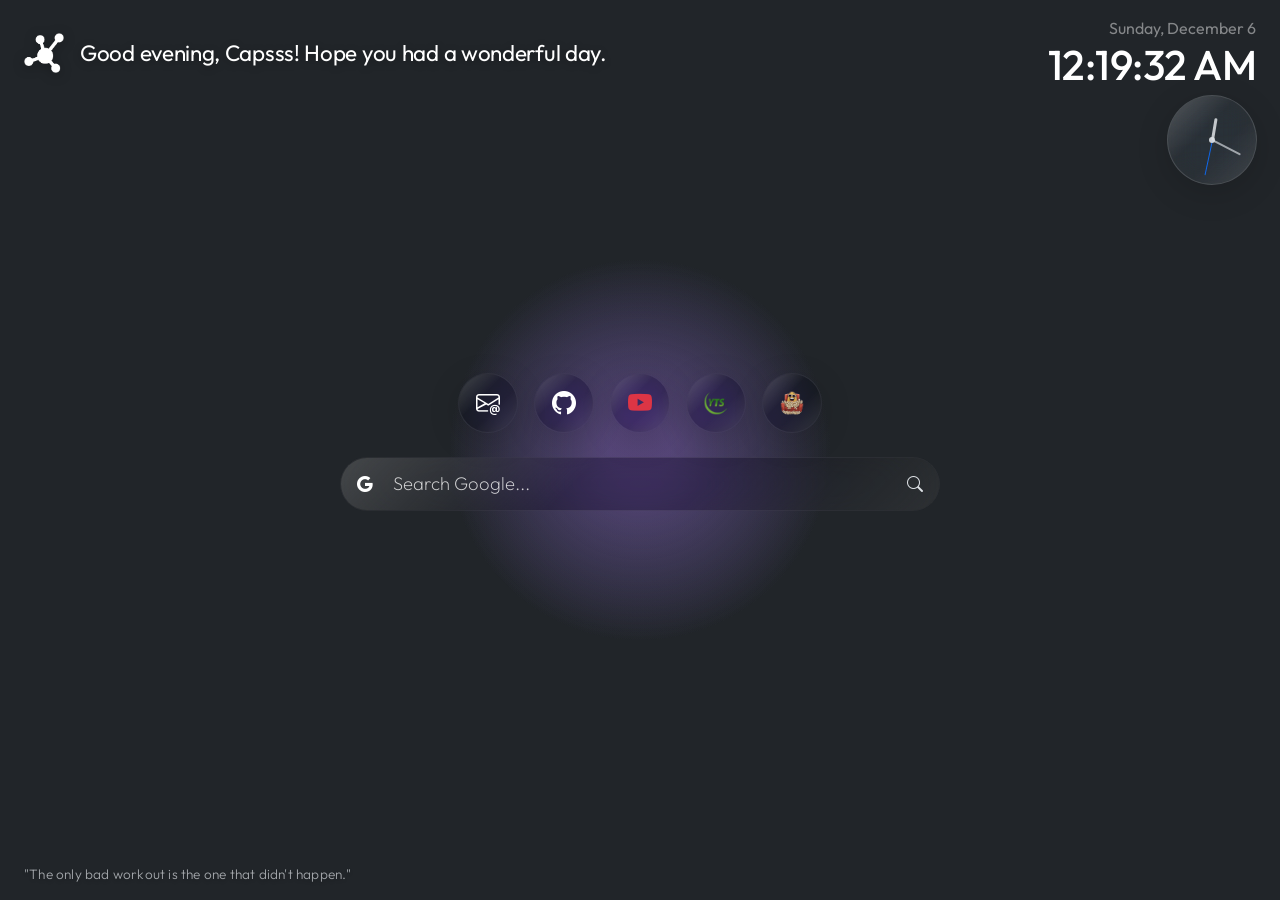
==== commit 19ceb0dc: "feat: implement music player functionality by adding audio tracks, lyrics, and supporting logic." ====
--- a/index.html
+++ b/index.html
@@ -1,20 +1,20 @@
 <head>
   <meta charset="UTF-8" />
   <meta name="viewport" content="width=device-width, initial-scale=1.0" />
-  <link href="/assets/vendors/bootstrap/bootstrap.min.css" rel="stylesheet" />
+  <link href="assets/vendors/bootstrap/bootstrap.min.css" rel="stylesheet" />
   <!-- <link rel="icon" href="data:," /> -->
   <!-- <link rel="icon" href="data:image/svg+xml,<svg xmlns=%22http://www.w3.org/2000/svg%22/>" /> -->
-  <link rel="icon" href="/assets/images/icons/icons-x192.png" />
-  <link rel="stylesheet" href="/assets/vendors/sweetalert2/sweetalert2.css" />
-  <link rel="stylesheet" href="/assets/vendors/sweetalert2/sweetalertBootstrap.css" />
-  <link href="/assets/fonts/family.css" rel="stylesheet" />
-  <link rel="stylesheet" href="/mainStyle.css" />
-
-  <script src="/assets/vendors/bootstrap/bootstrap.bundle.min.js"></script>
-  <script src="/assets/vendors/sweetalert2/sweetalert2.js"></script>
-  <script src="/assets/vendors/jQuery/jquery.js"></script>
-  <script src="/assets/vendors/animejs/anime.umd.min.js"></script>
-  <script type="module" src="/mainScript.js"></script>
+  <link rel="icon" href="assets/images/icons/icons-x192.png" />
+  <link rel="stylesheet" href="assets/vendors/sweetalert2/sweetalert2.css" />
+  <link rel="stylesheet" href="assets/vendors/sweetalert2/sweetalertBootstrap.css" />
+  <link href="assets/fonts/family.css" rel="stylesheet" />
+  <link rel="stylesheet" href="mainStyle.css" />
+
+  <script src="assets/vendors/bootstrap/bootstrap.bundle.min.js"></script>
+  <script src="assets/vendors/sweetalert2/sweetalert2.js"></script>
+  <script src="assets/vendors/jQuery/jquery.js"></script>
+  <script src="assets/vendors/animejs/anime.umd.min.js"></script>
+  <script type="module" src="mainScript.js"></script>
   <!-- <title>‎</title> -->
   <title>New Tab</title>
 </head>
@@ -29,7 +29,7 @@
 
   <div class="d-flex px-4 py-3 position-fixed top-0 start-0 w-100 justify-content-between align-items-center header-bar" style="z-index: 10">
     <div class="d-flex gap-3 align-items-center greeting-container">
-      <img src="/assets/images/mainLogo.png" alt="Logo" class="header-logo" />
+      <img src="assets/images/mainLogo.png" alt="Logo" class="header-logo" />
       <h1 id="greeting" class="d-none d-md-block mb-0 text-white" style="font-family: &quot;Outfit&quot;, sans-serif">Good afternoon</h1>
     </div>
 
@@ -84,10 +84,10 @@
           <i class="text-danger bi bi-youtube"></i>
         </a>
         <a href="https://yts.gg/home" class="d-flex align-items-center justify-content-center text-decoration-none text-white shortcut-item liquid-glass no-tilt lg-depth-1" title="YTS">
-          <img src="/assets/images/shortcuts/yts_x32.png" alt="YTS" class="shortcut-img" />
+          <img src="assets/images/shortcuts/yts_x32.png" alt="YTS" class="shortcut-img" />
         </a>
         <a href="https://tbcpl.lol/" class="d-flex align-items-center justify-content-center text-decoration-none text-white shortcut-item liquid-glass no-tilt lg-depth-1" title="TBP CL">
-          <img src="/assets/images/shortcuts/tbcp.png" alt="TBP CL" class="shortcut-img" />
+          <img src="assets/images/shortcuts/tbcp.png" alt="TBP CL" class="shortcut-img" />
         </a>
       </div>
 
--- a/assets/fonts/family.css
+++ b/assets/fonts/family.css
@@ -4,7 +4,7 @@
   font-style: normal;
   font-weight: 200;
   font-display: swap;
-  src: url(/assets/fonts/QGYvz_MVcBeNP4NJuktqQ4E.woff2) format('woff2');
+  src: url(QGYvz_MVcBeNP4NJuktqQ4E.woff2) format('woff2');
   unicode-range: U+0100-02BA, U+02BD-02C5, U+02C7-02CC, U+02CE-02D7, U+02DD-02FF, U+0304, U+0308, U+0329, U+1D00-1DBF, U+1E00-1E9F, U+1EF2-1EFF, U+2020, U+20A0-20AB, U+20AD-20C0, U+2113, U+2C60-2C7F, U+A720-A7FF;
 }
 /* latin */
@@ -13,7 +13,7 @@
   font-style: normal;
   font-weight: 200;
   font-display: swap;
-  src: url(/assets/fonts/QGYvz_MVcBeNP4NJtEtq.woff2) format('woff2');
+  src: url(QGYvz_MVcBeNP4NJtEtq.woff2) format('woff2');
   unicode-range: U+0000-00FF, U+0131, U+0152-0153, U+02BB-02BC, U+02C6, U+02DA, U+02DC, U+0304, U+0308, U+0329, U+2000-206F, U+20AC, U+2122, U+2191, U+2193, U+2212, U+2215, U+FEFF, U+FFFD;
 }
 /* latin-ext */
@@ -22,7 +22,7 @@
   font-style: normal;
   font-weight: 300;
   font-display: swap;
-  src: url(/assets/fonts/QGYvz_MVcBeNP4NJuktqQ4E.woff2) format('woff2');
+  src: url(QGYvz_MVcBeNP4NJuktqQ4E.woff2) format('woff2');
   unicode-range: U+0100-02BA, U+02BD-02C5, U+02C7-02CC, U+02CE-02D7, U+02DD-02FF, U+0304, U+0308, U+0329, U+1D00-1DBF, U+1E00-1E9F, U+1EF2-1EFF, U+2020, U+20A0-20AB, U+20AD-20C0, U+2113, U+2C60-2C7F, U+A720-A7FF;
 }
 /* latin */
@@ -31,7 +31,7 @@
   font-style: normal;
   font-weight: 300;
   font-display: swap;
-  src: url(/assets/fonts/QGYvz_MVcBeNP4NJtEtq.woff2) format('woff2');
+  src: url(QGYvz_MVcBeNP4NJtEtq.woff2) format('woff2');
   unicode-range: U+0000-00FF, U+0131, U+0152-0153, U+02BB-02BC, U+02C6, U+02DA, U+02DC, U+0304, U+0308, U+0329, U+2000-206F, U+20AC, U+2122, U+2191, U+2193, U+2212, U+2215, U+FEFF, U+FFFD;
 }
 /* latin-ext */
@@ -40,7 +40,7 @@
   font-style: normal;
   font-weight: 400;
   font-display: swap;
-  src: url(/assets/fonts/QGYvz_MVcBeNP4NJuktqQ4E.woff2) format('woff2');
+  src: url(QGYvz_MVcBeNP4NJuktqQ4E.woff2) format('woff2');
   unicode-range: U+0100-02BA, U+02BD-02C5, U+02C7-02CC, U+02CE-02D7, U+02DD-02FF, U+0304, U+0308, U+0329, U+1D00-1DBF, U+1E00-1E9F, U+1EF2-1EFF, U+2020, U+20A0-20AB, U+20AD-20C0, U+2113, U+2C60-2C7F, U+A720-A7FF;
 }
 /* latin */
@@ -49,7 +49,7 @@
   font-style: normal;
   font-weight: 400;
   font-display: swap;
-  src: url(/assets/fonts/QGYvz_MVcBeNP4NJtEtq.woff2) format('woff2');
+  src: url(QGYvz_MVcBeNP4NJtEtq.woff2) format('woff2');
   unicode-range: U+0000-00FF, U+0131, U+0152-0153, U+02BB-02BC, U+02C6, U+02DA, U+02DC, U+0304, U+0308, U+0329, U+2000-206F, U+20AC, U+2122, U+2191, U+2193, U+2212, U+2215, U+FEFF, U+FFFD;
 }
 /* latin-ext */
@@ -58,7 +58,7 @@
   font-style: normal;
   font-weight: 500;
   font-display: swap;
-  src: url(/assets/fonts/QGYvz_MVcBeNP4NJuktqQ4E.woff2) format('woff2');
+  src: url(QGYvz_MVcBeNP4NJuktqQ4E.woff2) format('woff2');
   unicode-range: U+0100-02BA, U+02BD-02C5, U+02C7-02CC, U+02CE-02D7, U+02DD-02FF, U+0304, U+0308, U+0329, U+1D00-1DBF, U+1E00-1E9F, U+1EF2-1EFF, U+2020, U+20A0-20AB, U+20AD-20C0, U+2113, U+2C60-2C7F, U+A720-A7FF;
 }
 /* latin */
@@ -67,7 +67,7 @@
   font-style: normal;
   font-weight: 500;
   font-display: swap;
-  src: url(/assets/fonts/QGYvz_MVcBeNP4NJtEtq.woff2) format('woff2');
+  src: url(QGYvz_MVcBeNP4NJtEtq.woff2) format('woff2');
   unicode-range: U+0000-00FF, U+0131, U+0152-0153, U+02BB-02BC, U+02C6, U+02DA, U+02DC, U+0304, U+0308, U+0329, U+2000-206F, U+20AC, U+2122, U+2191, U+2193, U+2212, U+2215, U+FEFF, U+FFFD;
 }
 /* latin-ext */
@@ -76,7 +76,7 @@
   font-style: normal;
   font-weight: 600;
   font-display: swap;
-  src: url(/assets/fonts/QGYvz_MVcBeNP4NJuktqQ4E.woff2) format('woff2');
+  src: url(QGYvz_MVcBeNP4NJuktqQ4E.woff2) format('woff2');
   unicode-range: U+0100-02BA, U+02BD-02C5, U+02C7-02CC, U+02CE-02D7, U+02DD-02FF, U+0304, U+0308, U+0329, U+1D00-1DBF, U+1E00-1E9F, U+1EF2-1EFF, U+2020, U+20A0-20AB, U+20AD-20C0, U+2113, U+2C60-2C7F, U+A720-A7FF;
 }
 /* latin */
@@ -85,7 +85,7 @@
   font-style: normal;
   font-weight: 600;
   font-display: swap;
-  src: url(/assets/fonts/QGYvz_MVcBeNP4NJtEtq.woff2) format('woff2');
+  src: url(QGYvz_MVcBeNP4NJtEtq.woff2) format('woff2');
   unicode-range: U+0000-00FF, U+0131, U+0152-0153, U+02BB-02BC, U+02C6, U+02DA, U+02DC, U+0304, U+0308, U+0329, U+2000-206F, U+20AC, U+2122, U+2191, U+2193, U+2212, U+2215, U+FEFF, U+FFFD;
 }/* latin-ext */
 @font-face {
@@ -93,7 +93,7 @@
   font-style: normal;
   font-weight: 200;
   font-display: swap;
-  src: url(/assets/fonts/QGYvz_MVcBeNP4NJuktqQ4E.woff2) format('woff2');
+  src: url(QGYvz_MVcBeNP4NJuktqQ4E.woff2) format('woff2');
   unicode-range: U+0100-02BA, U+02BD-02C5, U+02C7-02CC, U+02CE-02D7, U+02DD-02FF, U+0304, U+0308, U+0329, U+1D00-1DBF, U+1E00-1E9F, U+1EF2-1EFF, U+2020, U+20A0-20AB, U+20AD-20C0, U+2113, U+2C60-2C7F, U+A720-A7FF;
 }
 /* latin */
@@ -102,7 +102,7 @@
   font-style: normal;
   font-weight: 200;
   font-display: swap;
-  src: url(/assets/fonts/QGYvz_MVcBeNP4NJtEtq.woff2) format('woff2');
+  src: url(QGYvz_MVcBeNP4NJtEtq.woff2) format('woff2');
   unicode-range: U+0000-00FF, U+0131, U+0152-0153, U+02BB-02BC, U+02C6, U+02DA, U+02DC, U+0304, U+0308, U+0329, U+2000-206F, U+20AC, U+2122, U+2191, U+2193, U+2212, U+2215, U+FEFF, U+FFFD;
 }
 /* latin-ext */
@@ -111,7 +111,7 @@
   font-style: normal;
   font-weight: 300;
   font-display: swap;
-  src: url(/assets/fonts/QGYvz_MVcBeNP4NJuktqQ4E.woff2) format('woff2');
+  src: url(QGYvz_MVcBeNP4NJuktqQ4E.woff2) format('woff2');
   unicode-range: U+0100-02BA, U+02BD-02C5, U+02C7-02CC, U+02CE-02D7, U+02DD-02FF, U+0304, U+0308, U+0329, U+1D00-1DBF, U+1E00-1E9F, U+1EF2-1EFF, U+2020, U+20A0-20AB, U+20AD-20C0, U+2113, U+2C60-2C7F, U+A720-A7FF;
 }
 /* latin */
@@ -120,7 +120,7 @@
   font-style: normal;
   font-weight: 300;
   font-display: swap;
-  src: url(/assets/fonts/QGYvz_MVcBeNP4NJtEtq.woff2) format('woff2');
+  src: url(QGYvz_MVcBeNP4NJtEtq.woff2) format('woff2');
   unicode-range: U+0000-00FF, U+0131, U+0152-0153, U+02BB-02BC, U+02C6, U+02DA, U+02DC, U+0304, U+0308, U+0329, U+2000-206F, U+20AC, U+2122, U+2191, U+2193, U+2212, U+2215, U+FEFF, U+FFFD;
 }
 /* latin-ext */
@@ -129,7 +129,7 @@
   font-style: normal;
   font-weight: 400;
   font-display: swap;
-  src: url(/assets/fonts/QGYvz_MVcBeNP4NJuktqQ4E.woff2) format('woff2');
+  src: url(QGYvz_MVcBeNP4NJuktqQ4E.woff2) format('woff2');
   unicode-range: U+0100-02BA, U+02BD-02C5, U+02C7-02CC, U+02CE-02D7, U+02DD-02FF, U+0304, U+0308, U+0329, U+1D00-1DBF, U+1E00-1E9F, U+1EF2-1EFF, U+2020, U+20A0-20AB, U+20AD-20C0, U+2113, U+2C60-2C7F, U+A720-A7FF;
 }
 /* latin */
@@ -138,7 +138,7 @@
   font-style: normal;
   font-weight: 400;
   font-display: swap;
-  src: url(/assets/fonts/QGYvz_MVcBeNP4NJtEtq.woff2) format('woff2');
+  src: url(QGYvz_MVcBeNP4NJtEtq.woff2) format('woff2');
   unicode-range: U+0000-00FF, U+0131, U+0152-0153, U+02BB-02BC, U+02C6, U+02DA, U+02DC, U+0304, U+0308, U+0329, U+2000-206F, U+20AC, U+2122, U+2191, U+2193, U+2212, U+2215, U+FEFF, U+FFFD;
 }
 /* latin-ext */
@@ -147,7 +147,7 @@
   font-style: normal;
   font-weight: 500;
   font-display: swap;
-  src: url(/assets/fonts/QGYvz_MVcBeNP4NJuktqQ4E.woff2) format('woff2');
+  src: url(QGYvz_MVcBeNP4NJuktqQ4E.woff2) format('woff2');
   unicode-range: U+0100-02BA, U+02BD-02C5, U+02C7-02CC, U+02CE-02D7, U+02DD-02FF, U+0304, U+0308, U+0329, U+1D00-1DBF, U+1E00-1E9F, U+1EF2-1EFF, U+2020, U+20A0-20AB, U+20AD-20C0, U+2113, U+2C60-2C7F, U+A720-A7FF;
 }
 /* latin */
@@ -156,7 +156,7 @@
   font-style: normal;
   font-weight: 500;
   font-display: swap;
-  src: url(/assets/fonts/QGYvz_MVcBeNP4NJtEtq.woff2) format('woff2');
+  src: url(QGYvz_MVcBeNP4NJtEtq.woff2) format('woff2');
   unicode-range: U+0000-00FF, U+0131, U+0152-0153, U+02BB-02BC, U+02C6, U+02DA, U+02DC, U+0304, U+0308, U+0329, U+2000-206F, U+20AC, U+2122, U+2191, U+2193, U+2212, U+2215, U+FEFF, U+FFFD;
 }
 /* latin-ext */
@@ -165,7 +165,7 @@
   font-style: normal;
   font-weight: 600;
   font-display: swap;
-  src: url(/assets/fonts/QGYvz_MVcBeNP4NJuktqQ4E.woff2) format('woff2');
+  src: url(QGYvz_MVcBeNP4NJuktqQ4E.woff2) format('woff2');
   unicode-range: U+0100-02BA, U+02BD-02C5, U+02C7-02CC, U+02CE-02D7, U+02DD-02FF, U+0304, U+0308, U+0329, U+1D00-1DBF, U+1E00-1E9F, U+1EF2-1EFF, U+2020, U+20A0-20AB, U+20AD-20C0, U+2113, U+2C60-2C7F, U+A720-A7FF;
 }
 /* latin */
@@ -174,6 +174,6 @@
   font-style: normal;
   font-weight: 600;
   font-display: swap;
-  src: url(/assets/fonts/QGYvz_MVcBeNP4NJtEtq.woff2) format('woff2');
+  src: url(QGYvz_MVcBeNP4NJtEtq.woff2) format('woff2');
   unicode-range: U+0000-00FF, U+0131, U+0152-0153, U+02BB-02BC, U+02C6, U+02DA, U+02DC, U+0304, U+0308, U+0329, U+2000-206F, U+20AC, U+2122, U+2191, U+2193, U+2212, U+2215, U+FEFF, U+FFFD;
 }
--- a/mainStyle.css
+++ b/mainStyle.css
@@ -1,8 +1,8 @@
-@import url(/assets/css/BackgroundAnimation.css);
-@import url(/assets/css/liquid-glass.css);
-@import url(/assets/vendors/bootstrap/bootstrap-icons.min.css);
-@import url(/assets/vendors/bootstrap/bootstrap.min.css);
-@import url(/assets/css/animationKeyframes.css);
+@import url(assets/css/BackgroundAnimation.css);
+@import url(assets/css/liquid-glass.css);
+@import url(assets/vendors/bootstrap/bootstrap-icons.min.css);
+@import url(assets/vendors/bootstrap/bootstrap.min.css);
+@import url(assets/css/animationKeyframes.css);
 
 .loader {
   display: block;
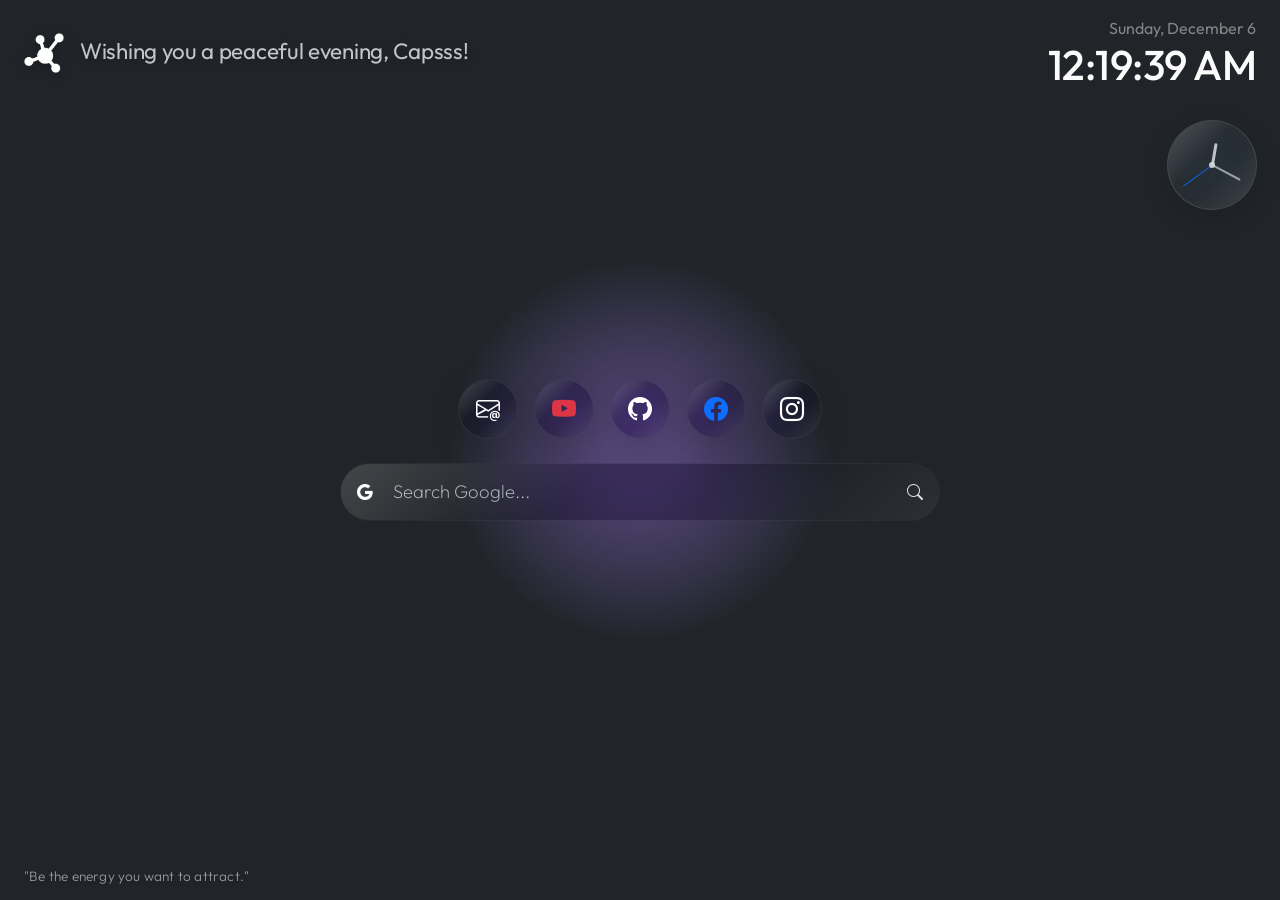
==== commit ebff5a0a: "feat(easterEggs): implement audio and visual easter eggs with confetti" ====
--- a/index.html
+++ b/index.html
@@ -1,228 +1,296 @@
-<head>
-  <meta charset="UTF-8" />
-  <meta name="viewport" content="width=device-width, initial-scale=1.0" />
-  <link href="assets/vendors/bootstrap/bootstrap.min.css" rel="stylesheet" />
-  <!-- <link rel="icon" href="data:," /> -->
-  <!-- <link rel="icon" href="data:image/svg+xml,<svg xmlns=%22http://www.w3.org/2000/svg%22/>" /> -->
-  <link rel="icon" href="assets/images/icons/icons-x192.png" />
-  <link rel="stylesheet" href="assets/vendors/sweetalert2/sweetalert2.css" />
-  <link rel="stylesheet" href="assets/vendors/sweetalert2/sweetalertBootstrap.css" />
-  <link href="assets/fonts/family.css" rel="stylesheet" />
-  <link rel="stylesheet" href="mainStyle.css" />
-
-  <script src="assets/vendors/bootstrap/bootstrap.bundle.min.js"></script>
-  <script src="assets/vendors/sweetalert2/sweetalert2.js"></script>
-  <script src="assets/vendors/jQuery/jquery.js"></script>
-  <script src="assets/vendors/animejs/anime.umd.min.js"></script>
-  <script type="module" src="mainScript.js"></script>
-  <!-- <title>‎</title> -->
-  <title>New Tab</title>
-</head>
-
-<body>
-  <div class="position-fixed overflow-hidden top-0 start-0 z-n1 w-100 vh-100 circles">
-    <div class="w-100 z-1 loader"></div>
-    <div class="circle circle1 circle-subtle" data-speed="fast"></div>
-    <div class="circle circle2 circle-subtle" data-speed="normal"></div>
-    <div class="circle circle3 circle-subtle" data-speed="slow"></div>
-  </div>
-
-  <div class="d-flex px-4 py-3 position-fixed top-0 start-0 w-100 justify-content-between align-items-center header-bar" style="z-index: 10">
-    <div class="d-flex gap-3 align-items-center greeting-container">
-      <img src="assets/images/mainLogo.png" alt="Logo" class="header-logo" />
-      <h1 id="greeting" class="d-none d-md-block mb-0 text-white" style="font-family: &quot;Outfit&quot;, sans-serif">Good afternoon</h1>
-    </div>
-
-    <div class="text-end clock-container">
-      <div id="date" class="text-white-50 fs-6" style="font-family: &quot;Outfit&quot;, sans-serif">Wednesday, June 17</div>
-      <div id="clock" class="text-white fs-4" style="font-family: &quot;Outfit&quot;, sans-serif">12:00 PM</div>
-    </div>
-    <div id="analogClock" class="position-absolute below-time analog-clock liquid-glass">
-      <div class="clock-face">
-        <div class="hand hour-hand"></div>
-        <div class="hand minute-hand"></div>
-        <div class="hand second-hand"></div>
-        <div class="clock-center"></div>
-      </div>
-    </div>
-  </div>
-
-  <div class="container d-flex justify-content-center align-items-center vh-100">
-    <div class="w-100 position-relative search-wrapper" style="max-width: 600px">
-      <div class="d-flex gap-3 mb-4 justify-content-center shortcuts-container">
-        <div class="position-relative shortcut-dropdown-wrapper">
-          <a href="https://mail.google.com" class="d-flex align-items-center justify-content-center text-decoration-none text-white shortcut-item liquid-glass no-tilt lg-depth-1" title="Gmail">
-            <i class="bi bi-envelope-at"></i>
-          </a>
-          <div class="p-2 position-absolute shortcut-dropdown liquid-glass no-tilt lg-depth-2">
-            <a href="https://mail.google.com/mail/u/0/#inbox" class="d-flex gap-2 align-items-center text-white text-decoration-none shortcut-dropdown-item">
-              <i class="bi bi-link-45deg"></i>
-              <span>Personal Account</span>
+<!doctype html>
+<html lang="en">
+  <head>
+    <meta charset="UTF-8" />
+    <meta name="viewport" content="width=device-width, initial-scale=1.0" />
+    <link href="assets/vendors/bootstrap/bootstrap.min.css" rel="stylesheet" />
+    <!-- <link rel="icon" href="data:," /> -->
+    <!-- <link rel="icon" href="data:image/svg+xml,<svg xmlns=%22http://www.w3.org/2000/svg%22/>" /> -->
+    <link rel="icon" href="assets/images/icons/icons-x192.png" />
+    <link rel="stylesheet" href="assets/vendors/sweetalert2/sweetalert2.css" />
+    <link rel="stylesheet" href="assets/vendors/sweetalert2/sweetalertBootstrap.css" />
+    <link href="assets/fonts/family.css" rel="stylesheet" />
+    <link rel="stylesheet" href="mainStyle.css" />
+
+    <script src="assets/vendors/animejs/anime.umd.min.js"></script>
+    <script src="assets/vendors/bootstrap/bootstrap.bundle.min.js"></script>
+    <script src="assets/vendors/sweetalert2/sweetalert2.js"></script>
+    <script src="assets/vendors/jQuery/jquery.js"></script>
+    <script type="module" src="mainScript.js"></script>
+    <!-- <title>‎</title> -->
+    <title>New Tab</title>
+  </head>
+
+  <body>
+    <div class="position-fixed overflow-hidden top-0 start-0 z-n1 w-100 vh-100 circles">
+      <div class="w-100 z-1 loader"></div>
+      <div class="circle circle1 circle-subtle" data-speed="fast"></div>
+      <div class="circle circle2 circle-subtle" data-speed="normal"></div>
+      <div class="circle circle3 circle-subtle" data-speed="slow"></div>
+    </div>
+
+    <div class="d-flex px-4 py-3 position-fixed top-0 start-0 w-100 justify-content-between align-items-center header-bar" style="z-index: 10">
+      <div class="d-flex gap-3 align-items-center greeting-container">
+        <img src="assets/images/mainLogo.png" alt="Logo" class="header-logo" />
+        <div class="d-flex flex-column">
+          <h1 id="greeting" class="d-none d-md-block mb-0" style="font-family: &quot;Outfit&quot;, sans-serif">Good afternoon</h1>
+          <div class="d-none d-lg-block">
+            <div class="d-flex gap-3 mt-1 align-items-center">
+              <div id="weatherWidget" class="d-none text-white-50 fs-6" style="font-family: &quot;Outfit&quot;, sans-serif; cursor: default">
+                <i id="weatherIcon" class="bi bi-cloud-sun"></i> <span id="weatherTemp">--°C</span>
+              </div>
+              <span id="batteryWidget" class="d-none text-white-50 fs-6" style="font-family: &quot;Outfit&quot;, sans-serif">
+                <i id="batteryIcon" class="bi bi-battery"></i> <span id="batteryPercent">100%</span>
+              </span>
+            </div>
+          </div>
+          <div
+            id="countdownWidget"
+            class="d-none p-2 px-3 mt-2 rounded-3 liquid-glass"
+            style="width: fit-content; max-width: 280px; backdrop-filter: blur(20px) saturate(180%); border: 1px solid rgba(255, 255, 255, 0.1)"
+          >
+            <div class="countdown-name-wrapper" style="overflow: hidden; max-width: 100px; width: 100%">
+              <div
+                id="countdownName"
+                class="mb-0 text-white-50"
+                style="font-family: &quot;Outfit&quot;, sans-serif; font-weight: 400; font-size: 0.7rem !important; line-height: 1.2; white-space: nowrap"
+              >
+                Event
+              </div>
+            </div>
+            <div id="countdownTime" class="text-white fw-semibold" style="font-family: &quot;Outfit&quot;, sans-serif; font-size: 0.85rem !important; letter-spacing: 0.5px">00d 00h 00m 00s</div>
+          </div>
+        </div>
+      </div>
+
+      <div class="text-end clock-container">
+        <div id="date" class="text-white-50 fs-6" style="font-family: &quot;Outfit&quot;, sans-serif">Wednesday, June 17</div>
+        <div id="clock" class="text-white fs-4" style="font-family: &quot;Outfit&quot;, sans-serif">12:00 PM</div>
+      </div>
+      <div id="analogClock" class="position-absolute below-time analog-clock liquid-glass">
+        <div class="clock-face">
+          <div class="hand hour-hand"></div>
+          <div class="hand minute-hand"></div>
+          <div class="hand second-hand"></div>
+          <div class="clock-center"></div>
+        </div>
+      </div>
+    </div>
+
+    <div class="container d-flex justify-content-center align-items-center vh-100">
+      <div class="w-100 position-relative search-wrapper" style="max-width: 600px">
+        <div class="d-flex gap-3 mb-4 justify-content-center shortcuts-container">
+          <div class="position-relative shortcut-dropdown-wrapper">
+            <a href="https://mail.google.com" class="d-flex align-items-center justify-content-center text-decoration-none text-white shortcut-item liquid-glass no-tilt lg-depth-1" title="Gmail">
+              <i class="bi bi-envelope-at"></i>
             </a>
-            <a href="https://mail.google.com/mail/u/1/#inbox" class="d-flex gap-2 align-items-center text-white text-decoration-none shortcut-dropdown-item">
-              <i class="bi bi-link-45deg"></i>
-              <span>Secondary Account</span>
-            </a>
-            <a href="https://mail.google.com/mail/u/3/#inbox" class="d-flex gap-2 align-items-center text-white text-decoration-none shortcut-dropdown-item">
-              <i class="bi bi-link-45deg"></i>
-              <span>Cvsu Account</span>
-            </a>
-            <a href="https://mail.google.com/mail/u/4/#inbox" class="d-flex gap-2 align-items-center text-white text-decoration-none shortcut-dropdown-item">
-              <i class="bi bi-link-45deg"></i>
-              <span>Dump Account</span>
-            </a>
-            <a href="https://mail.google.com/mail/u/2/#inbox" class="d-flex gap-2 align-items-center text-white text-decoration-none shortcut-dropdown-item">
-              <i class="bi bi-link-45deg"></i>
-              <span>Gmail Account 3</span>
-            </a>
-          </div>
-        </div>
-        <a href="https://github.com" class="d-flex align-items-center justify-content-center text-decoration-none text-white shortcut-item liquid-glass no-tilt lg-depth-1" title="GitHub">
-          <i class="bi bi-github"></i>
-        </a>
-        <a href="https://youtube.com" class="d-flex align-items-center justify-content-center text-decoration-none text-white shortcut-item liquid-glass no-tilt lg-depth-1" title="YouTube">
-          <i class="text-danger bi bi-youtube"></i>
-        </a>
-        <a href="https://yts.gg/home" class="d-flex align-items-center justify-content-center text-decoration-none text-white shortcut-item liquid-glass no-tilt lg-depth-1" title="YTS">
-          <img src="assets/images/shortcuts/yts_x32.png" alt="YTS" class="shortcut-img" />
-        </a>
-        <a href="https://tbcpl.lol/" class="d-flex align-items-center justify-content-center text-decoration-none text-white shortcut-item liquid-glass no-tilt lg-depth-1" title="TBP CL">
-          <img src="assets/images/shortcuts/tbcp.png" alt="TBP CL" class="shortcut-img" />
-        </a>
-      </div>
-
-      <form id="searchForm" action="https://www.google.com/search" method="get">
-        <div class="d-flex p-2 align-items-center shadow-none liquid-glass lg-depth-2 search-box">
-          <div class="me-1">
-            <div class="d-flex gap-2 p-2 text-white align-items-center border-0" id="engineSelector" style="cursor: default; user-select: none">
-              <i id="current-engine-icon" class="bi bi-google"></i>
-            </div>
-          </div>
-          <ul class="d-none" id="engineDropdownList">
-            <li>
-              <a
-                class="d-flex gap-3 py-2 dropdown-item align-items-center text-white engine-option active"
-                href="#"
-                data-engine="google"
-                data-action="https://www.google.com/search"
-                data-placeholder="Search Google..."
-              >
-                <i class="bi bi-google"></i> Google
-              </a>
-            </li>
-            <li>
-              <a
-                class="d-flex gap-3 py-2 dropdown-item align-items-center text-white engine-option"
-                href="#"
-                data-engine="bing"
-                data-action="https://www.bing.com/search"
-                data-placeholder="Search Bing..."
-              >
-                <i class="bi bi-microsoft"></i> Bing
-              </a>
-            </li>
-            <li>
-              <a
-                class="d-flex gap-3 py-2 dropdown-item align-items-center text-white engine-option"
-                href="#"
-                data-engine="duckduckgo"
-                data-action="https://duckduckgo.com/"
-                data-placeholder="Search DuckDuckGo..."
-              >
-                <i class="bi bi-shield-shaded"></i> DuckDuckGo
-              </a>
-            </li>
-            <li>
-              <a
-                class="d-flex gap-3 py-2 dropdown-item align-items-center text-white engine-option"
-                href="#"
-                data-engine="youtube"
-                data-action="https://www.youtube.com/results"
-                data-placeholder="What would you like to watch?"
-              >
-                <i class="bi bi-youtube"></i> YouTube
-              </a>
-            </li>
-            <li>
-              <a
-                class="d-flex gap-3 py-2 dropdown-item align-items-center text-white engine-option"
-                href="#"
-                data-engine="chatgpt"
-                data-action="https://chatgpt.com/?q="
-                data-placeholder="Ask ChatGPT anything..."
-              >
-                <i class="bi-chat-dots"></i> ChatGPT
-              </a>
-            </li>
-            <li>
-              <a
-                class="d-flex gap-3 py-2 dropdown-item align-items-center text-white engine-option"
-                href="#"
-                data-engine="grok"
-                data-action="https://grok.com/"
-                data-placeholder="Ask Grok anything..."
-              >
-                <i class="bi-chat-dots"></i> Grok
-              </a>
-            </li>
-            <li>
-              <a
-                class="d-flex gap-3 py-2 dropdown-item align-items-center text-white engine-option"
-                href="#"
-                data-engine="claude"
-                data-action="https://claude.ai/new?q="
-                data-placeholder="Ask Claude anything..."
-              >
-                <i class="bi-chat-dots"></i> Claude
-              </a>
-            </li>
-          </ul>
-          <input
-            type="text"
-            name="q"
-            id="searchInput"
-            class="flex-grow-1 px-2 py-1 border-0 bg-transparent text-white shadow-none search-input"
-            placeholder="Search Google..."
-            autocomplete="off"
-            style="font-family: &quot;Outfit&quot;, sans-serif; outline: none; font-size: 1.15rem"
-          />
-          <div class="d-flex gap-1 align-items-center">
-            <button type="button" id="clearBtn" class="d-none p-2 btn btn-link text-white-50 border-0 shadow-none" aria-label="Clear">
-              <i class="bi bi-x-lg"></i>
-            </button>
-            <button type="submit" id="searchSubmitBtn" class="p-2 btn btn-link text-white border-0 shadow-none" aria-label="Search">
-              <i class="bi bi-search"></i>
-            </button>
-          </div>
-        </div>
-      </form>
-
-      <div id="suggestionsBox" class="d-none mt-2 p-1 w-100 position-absolute start-0 text-start suggestions-box liquid-glass lg-depth-3"></div>
-    </div>
-  </div>
-  <div class="px-4 py-3 position-fixed bottom-0 start-0 quote-container" style="z-index: 10">
-    <p id="quoteText" class="mb-0" style="display: none"></p>
-  </div>
-  <div id="nowPlayingBar" class="px-4 py-3 pt-2 position-fixed bottom-0 end-0 now-playing-bar" style="z-index: 10">
-    <div id="nowPlayingLyrics" class="now-playing-lyrics liquid-glass lg-depth-1"></div>
-    <div id="nowPlayingControls" class="now-playing-controls liquid-glass lg-depth-1">
-      <button id="musicPlayPauseBtn" class="control-btn" title="Play/Pause">
-        <i class="bi bi-pause-fill"></i>
-      </button>
-      <button id="musicNextBtn" class="control-btn" title="Next">
-        <i class="bi bi-skip-forward-fill"></i>
-      </button>
-    </div>
-
-    <div class="d-flex gap-2 align-items-center now-playing-content">
-      <div class="now-playing-icon">
-        <i class="bi bi-music-note-beamed"></i>
-        <span class="now-playing-bars"> <span></span><span></span><span></span> </span>
-      </div>
-      <div class="d-none d-lg-block now-playing-text" id="nowPlayingText">
-        <div id="nowPlayingTitle" class="now-playing-title">Idle</div>
-        <div id="nowPlayingArtist" class="now-playing-artist">No song playing</div>
-      </div>
-    </div>
-  </div>
-</body>
+            <div class="p-2 position-absolute shortcut-dropdown liquid-glass">
+              <a href="https://mail.google.com/mail/u/0/#inbox" class="d-flex gap-2 align-items-center text-white text-decoration-none shortcut-dropdown-item">
+                <i class="bi bi-link-45deg"></i>
+                <span>Primary Account</span>
+              </a>
+              <a href="https://mail.google.com/mail/u/1/#inbox" class="d-flex gap-2 align-items-center text-white text-decoration-none shortcut-dropdown-item">
+                <i class="bi bi-link-45deg"></i>
+                <span>Secondary Account</span>
+              </a>
+              <a href="https://mail.google.com/mail/u/3/#inbox" class="d-flex gap-2 align-items-center text-white text-decoration-none shortcut-dropdown-item">
+                <i class="bi bi-link-45deg"></i>
+                <span>Tertiary Account</span>
+              </a>
+              <a href="https://mail.google.com/mail/u/4/#inbox" class="d-flex gap-2 align-items-center text-white text-decoration-none shortcut-dropdown-item">
+                <i class="bi bi-link-45deg"></i>
+                <span>Quaternary Account</span>
+              </a>
+              <a href="https://mail.google.com/mail/u/2/#inbox" class="d-flex gap-2 align-items-center text-white text-decoration-none shortcut-dropdown-item">
+                <i class="bi bi-link-45deg"></i>
+                <span>Quinary Account</span>
+              </a>
+            </div>
+          </div>
+          <a href="https://github.com" class="d-flex align-items-center justify-content-center text-decoration-none text-white shortcut-item liquid-glass no-tilt lg-depth-1" title="GitHub">
+            <i class="bi bi-github"></i>
+          </a>
+          <a href="https://youtube.com" class="d-flex align-items-center justify-content-center text-decoration-none text-white shortcut-item liquid-glass no-tilt lg-depth-1" title="YouTube">
+            <i class="text-danger bi bi-youtube"></i>
+          </a>
+          <a href="https://yts.gg/home" class="d-flex align-items-center justify-content-center text-decoration-none text-white shortcut-item liquid-glass no-tilt lg-depth-1" title="YTS">
+            <img src="assets/images/shortcuts/yts_x32.png" alt="YTS" class="shortcut-img" />
+          </a>
+          <a href="https://tbcpl.lol/" class="d-flex align-items-center justify-content-center text-decoration-none text-white shortcut-item liquid-glass no-tilt lg-depth-1" title="TBP CL">
+            <img src="assets/images/shortcuts/tbcp.png" alt="TBP CL" class="shortcut-img" />
+          </a>
+        </div>
+
+        <form id="searchForm" action="https://www.google.com/search" method="get">
+          <div class="d-flex p-2 align-items-center shadow-none liquid-glass lg-depth-2 search-box">
+            <div class="me-1">
+              <div class="d-flex gap-2 p-2 text-white align-items-center border-0" id="engineSelector" style="cursor: default; user-select: none">
+                <i id="current-engine-icon" class="bi bi-google"></i>
+              </div>
+            </div>
+            <ul class="d-none" id="engineDropdownList">
+              <li>
+                <a
+                  class="d-flex gap-3 py-2 dropdown-item align-items-center text-white engine-option active"
+                  href="#"
+                  data-engine="google"
+                  data-action="https://www.google.com/search"
+                  data-placeholder="Search Google..."
+                >
+                  <i class="bi bi-google"></i> Google
+                </a>
+              </li>
+              <li>
+                <a
+                  class="d-flex gap-3 py-2 dropdown-item align-items-center text-white engine-option"
+                  href="#"
+                  data-engine="bing"
+                  data-action="https://www.bing.com/search"
+                  data-placeholder="Search Bing..."
+                >
+                  <i class="bi bi-microsoft"></i> Bing
+                </a>
+              </li>
+              <li>
+                <a
+                  class="d-flex gap-3 py-2 dropdown-item align-items-center text-white engine-option"
+                  href="#"
+                  data-engine="duckduckgo"
+                  data-action="https://duckduckgo.com/"
+                  data-placeholder="Search DuckDuckGo..."
+                >
+                  <i class="bi bi-shield-shaded"></i> DuckDuckGo
+                </a>
+              </li>
+              <li>
+                <a
+                  class="d-flex gap-3 py-2 dropdown-item align-items-center text-white engine-option"
+                  href="#"
+                  data-engine="youtube"
+                  data-action="https://www.youtube.com/results"
+                  data-placeholder="What would you like to watch?"
+                >
+                  <i class="bi bi-youtube"></i> YouTube
+                </a>
+              </li>
+              <li>
+                <a
+                  class="d-flex gap-3 py-2 dropdown-item align-items-center text-white engine-option"
+                  href="#"
+                  data-engine="chatgpt"
+                  data-action="https://chatgpt.com/?q="
+                  data-placeholder="Ask ChatGPT anything..."
+                >
+                  <i class="bi-chat-dots"></i> ChatGPT
+                </a>
+              </li>
+              <li>
+                <a
+                  class="d-flex gap-3 py-2 dropdown-item align-items-center text-white engine-option"
+                  href="#"
+                  data-engine="grok"
+                  data-action="https://grok.com/"
+                  data-placeholder="Ask Grok anything..."
+                >
+                  <i class="bi-chat-dots"></i> Grok
+                </a>
+              </li>
+              <li>
+                <a
+                  class="d-flex gap-3 py-2 dropdown-item align-items-center text-white engine-option"
+                  href="#"
+                  data-engine="claude"
+                  data-action="https://claude.ai/new?q="
+                  data-placeholder="Ask Claude anything..."
+                >
+                  <i class="bi-chat-dots"></i> Claude
+                </a>
+              </li>
+            </ul>
+            <input
+              type="text"
+              name="q"
+              id="searchInput"
+              class="flex-grow-1 px-2 py-1 border-0 bg-transparent text-white shadow-none search-input"
+              placeholder="Search Google..."
+              autocomplete="off"
+              style="font-family: &quot;Outfit&quot;, sans-serif; outline: none; font-size: 1.15rem"
+            />
+            <div class="d-flex gap-1 align-items-center">
+              <button type="button" id="clearBtn" class="d-none p-2 btn btn-link text-white-50 border-0 shadow-none" aria-label="Clear">
+                <i class="bi bi-x-lg"></i>
+              </button>
+              <button type="submit" id="searchSubmitBtn" class="p-2 btn btn-link text-white border-0 shadow-none" aria-label="Search">
+                <i class="bi bi-search"></i>
+              </button>
+            </div>
+          </div>
+        </form>
+
+        <div id="suggestionsBox" class="d-none mt-2 p-1 w-100 position-absolute start-0 text-start suggestions-box liquid-glass lg-depth-3"></div>
+      </div>
+    </div>
+    <div class="d-flex flex-column px-4 py-3 gap-2 position-fixed bottom-0 start-0" style="z-index: 10">
+      <div class="quote-container">
+        <p id="quoteText" class="mb-0" style="display: none"></p>
+      </div>
+    </div>
+    <div id="nowPlayingBar" class="py-2 px-4 bottom-0 end-0 position-fixed now-playing-bar" style="z-index: 10">
+      <div class="now-playing-bg"></div>
+      <div id="nowPlayingLyrics" class="now-playing-lyrics liquid-glass lg-depth-1"></div>
+      <div id="nowPlayingControls" class="now-playing-controls liquid-glass lg-depth-1">
+        <button id="musicPlayPauseBtn" class="control-btn" title="Play/Pause">
+          <i class="bi bi-pause-fill"></i>
+        </button>
+        <button id="musicNextBtn" class="control-btn" title="Next">
+          <i class="bi bi-skip-forward-fill"></i>
+        </button>
+      </div>
+
+      <div class="hstack gap-3 now-playing-content">
+        <div class="now-playing-icon">
+          <i class="bi bi-music-note-beamed"></i>
+          <span class="now-playing-bars"> <span></span><span></span><span></span> </span>
+        </div>
+        <div class="d-none d-md-block ms-auto now-playing-text" id="nowPlayingText">
+          <div id="nowPlayingTitle" class="now-playing-title">Idle</div>
+          <div id="nowPlayingArtist" class="now-playing-artist">No song playing</div>
+        </div>
+      </div>
+    </div>
+
+    <div id="keyboardHintsModal" class="d-none keyboard-hints-modal">
+      <div
+        class="p-4 rounded-4 keyboard-hints-content liquid-glass"
+        style="max-width: 320px; width: 90%; backdrop-filter: blur(30px) saturate(180%); border: 1px solid rgba(255, 255, 255, 0.1); box-shadow: 0 20px 40px rgba(0, 0, 0, 0.5)"
+      >
+        <h3 class="mb-3 text-white fs-5 text-center" style="font-family: &quot;Outfit&quot;, sans-serif; font-weight: 500">Keyboard Shortcuts</h3>
+        <div class="d-flex flex-column gap-3 text-white-50" style="font-size: 0.85rem; font-family: &quot;Outfit&quot;, sans-serif">
+          <div class="d-flex justify-content-between align-items-center">
+            <span>Focus Search</span>
+            <kbd class="px-2 py-1 bg-white-10 text-white border border-white-10 rounded">/</kbd>
+          </div>
+          <div class="d-flex justify-content-between align-items-center">
+            <span>Play / Pause Music</span>
+            <div class="d-flex gap-1">
+              <kbd class="px-2 py-1 bg-white-10 text-white border border-white-10 rounded">Space</kbd>
+              <span class="text-white-20">/</span>
+              <kbd class="px-2 py-1 bg-white-10 text-white border border-white-10 rounded">M</kbd>
+            </div>
+          </div>
+          <div class="d-flex justify-content-between align-items-center">
+            <span>Next Track</span>
+            <kbd class="px-2 py-1 bg-white-10 text-white border border-white-10 rounded">N</kbd>
+          </div>
+          <div class="d-flex justify-content-between align-items-center">
+            <span>Toggle Help</span>
+            <kbd class="px-2 py-1 bg-white-10 text-white border border-white-10 rounded">?</kbd>
+          </div>
+        </div>
+        <button id="closeKeyboardHintsBtn" class="mt-4 py-2 btn btn-sm btn-outline-light w-100" style="border-radius: 10px; font-size: 0.8rem; font-family: &quot;Outfit&quot;, sans-serif">
+          Close
+        </button>
+      </div>
+    </div>
+  </body>
+</html>
--- a/mainStyle.css
+++ b/mainStyle.css
@@ -3,6 +3,11 @@
 @import url(assets/vendors/bootstrap/bootstrap-icons.min.css);
 @import url(assets/vendors/bootstrap/bootstrap.min.css);
 @import url(assets/css/animationKeyframes.css);
+
+html {
+  overflow: auto;
+  scrollbar-width: none; /* Firefox */
+}
 
 .loader {
   display: block;
@@ -38,8 +43,6 @@
     border-color 0.3s ease;
   border-radius: 30px !important;
   overflow: visible !important;
-  animation: fadeIn 0.8s cubic-bezier(0.25, 0.8, 0.25, 1) both;
-  animation-delay: 0.5s;
 }
 
 .search-box::before,
@@ -67,7 +70,7 @@
   margin: 2px 8px;
   width: calc(100% - 16px);
   font-family: "Outfit", sans-serif;
-  color: rgba(255, 255, 255, 0.8) !important;
+  color: rgba(var(--bs-body-color-rgb), 0.8) !important;
   background: transparent !important;
 }
 
@@ -75,7 +78,7 @@
 #engineDropdownList .dropdown-item.active {
   background: rgba(var(--bs-primary-rgb), 0.35) !important;
   transform: translateX(4px);
-  color: #fff !important;
+  color: var(--bs-body-color) !important;
 }
 
 .search-wrapper {
@@ -102,7 +105,7 @@
     background-color 0.2s ease,
     padding-left 0.2s cubic-bezier(0.25, 0.8, 0.25, 1),
     color 0.2s ease;
-  color: rgba(255, 255, 255, 0.75);
+  color: rgba(var(--bs-body-color-rgb), 0.75);
   border-radius: 12px;
   margin: 4px 8px;
   width: calc(100% - 16px);
@@ -120,7 +123,7 @@
     background-color 0.2s ease,
     padding-left 0.2s cubic-bezier(0.25, 0.8, 0.25, 1),
     color 0.2s ease;
-  color: rgba(255, 255, 255, 0.75);
+  color: rgba(var(--bs-body-color-rgb), 0.75);
   border-radius: 12px;
   margin: 4px 8px;
   width: calc(100% - 16px);
@@ -133,8 +136,8 @@
 
 .suggestion-item:hover,
 .suggestion-item.active {
-  background: rgba(255, 255, 255, 0.08) !important;
-  color: #fff !important;
+  background: rgba(var(--bs-body-color-rgb), 0.08) !important;
+  color: var(--bs-body-color) !important;
   padding-left: 24px;
 }
 
@@ -158,7 +161,6 @@
 
 .greeting-container {
   text-shadow: 0 2px 8px rgba(0, 0, 0, 0.3);
-  animation: fadeInDown 0.8s cubic-bezier(0.25, 0.8, 0.25, 1) both;
   cursor: default;
 }
 
@@ -168,7 +170,6 @@
   object-fit: contain;
   filter: drop-shadow(0 2px 6px rgba(0, 0, 0, 0.3));
   transition: transform 0.3s ease;
-  animation: fadeInLeft 0.8s cubic-bezier(0.25, 0.8, 0.25, 1) 0.15s both;
   cursor: pointer;
 }
 
@@ -177,7 +178,6 @@
 }
 
 .clock-container {
-  animation: fadeInDown 0.8s cubic-bezier(0.25, 0.8, 0.25, 1) 0.15s both;
   cursor: default;
 }
 
@@ -235,24 +235,7 @@
     background-color 0.3s ease,
     border-color 0.3s ease,
     box-shadow 0.3s ease;
-  animation: fadeInUp 0.8s cubic-bezier(0.25, 0.8, 0.25, 1) 0.1s both;
   border-radius: 50% !important;
-}
-
-.shortcut-item:nth-child(1) {
-  animation-delay: 1.2s;
-}
-.shortcut-item:nth-child(2) {
-  animation-delay: 1s;
-}
-.shortcut-item:nth-child(3) {
-  animation-delay: 0.8s;
-}
-.shortcut-item:nth-child(4) {
-  animation-delay: 1s
-}
-.shortcut-item:nth-child(5) {
-  animation-delay: 1.2s;
 }
 
 .shortcut-item i {
@@ -273,8 +256,8 @@
 
 .shortcut-item:hover {
   transform: translateY(-4px);
-  background: rgba(255, 255, 255, 0.15) !important;
-  border-color: rgba(255, 255, 255, 0.3) !important;
+  background: rgba(var(--bs-body-color-rgb), 0.15) !important;
+  border-color: rgba(var(--bs-body-color-rgb), 0.3) !important;
   box-shadow:
     0 8px 16px rgba(0, 0, 0, 0.2),
     var(--lg-shadow) !important;
@@ -313,7 +296,7 @@
 
   /* Enhanced visibility against other glass elements */
   background: rgba(var(--bs-body-bg-rgb), 0.25) !important;
-  border: 1px solid rgba(255, 255, 255, 0.35) !important;
+  border: 1px solid rgba(var(--bs-body-color-rgb), 0.35) !important;
   box-shadow:
     0 15px 35px rgba(0, 0, 0, 0.5),
     var(--lg-shadow) !important;
@@ -364,7 +347,7 @@
   font-family: "Outfit", sans-serif;
   font-size: 0.85rem;
   font-weight: 300;
-  color: rgba(255, 255, 255, 0.8) !important;
+  color: rgba(var(--bs-body-color-rgb), 0.8) !important;
   white-space: nowrap;
   transition:
     background-color 0.2s ease,
@@ -373,9 +356,9 @@
 }
 
 .shortcut-dropdown-item:hover {
-  background: rgba(255, 255, 255, 0.1);
+  background: rgba(var(--bs-body-color-rgb), 0.1);
   padding-left: 18px;
-  color: #fff !important;
+  color: var(--bs-body-color);
 }
 
 .shortcut-dropdown-item i {
@@ -398,16 +381,16 @@
 }
 
 ::-webkit-scrollbar-thumb {
-  background: rgba(255, 255, 255, 0.12);
+  background: rgba(var(--bs-body-color-rgb), 0.12);
   backdrop-filter: blur(10px);
   -webkit-backdrop-filter: blur(10px);
-  border: 1px solid rgba(255, 255, 255, 0.15);
+  border: 1px solid rgba(var(--bs-body-color-rgb), 0.15);
   border-radius: 10px;
   box-shadow: inset 0 0 6px rgba(0, 0, 0, 0.1);
 }
 
 ::-webkit-scrollbar-thumb:hover {
-  background: rgba(255, 255, 255, 0.25);
+  background: rgba(var(--bs-body-color-rgb), 0.25);
   border-color: rgba(var(--bs-primary-rgb), 0.4);
 }
 
@@ -418,16 +401,15 @@
 
 * {
   scrollbar-width: thin;
-  scrollbar-color: rgba(255, 255, 255, 0.15) transparent;
+  scrollbar-color: rgba(var(--bs-body-color-rgb), 0.15) transparent;
 }
 
 .search-input::placeholder {
-  color: rgba(255, 255, 255, 0.795);
+  color: rgba(var(--bs-body-color-rgb), 0.795);
   font-weight: 200;
 }
 
 .quote-container {
-  animation: fadeInUp 0.8s cubic-bezier(0.25, 0.8, 0.25, 1) 0.3s both;
   pointer-events: none;
   max-width: 400px;
 }
@@ -449,12 +431,14 @@
   opacity: 1;
   transform: scale(1.02);
   text-shadow: 0 4px 8px rgba(0, 0, 0, 0.4);
-  transition: opacity 0.3s ease, color 0.3s ease,
-    transform 0.3s cubic-bezier(0.25, 0.8, 0.25, 1), text-shadow 0.3s ease;
+  transition:
+    opacity 0.3s ease,
+    color 0.3s ease,
+    transform 0.3s cubic-bezier(0.25, 0.8, 0.25, 1),
+    text-shadow 0.3s ease;
 }
 
 .now-playing-bar {
-  animation: fadeInUp 0.6s cubic-bezier(0.25, 0.8, 0.25, 1) both;
   pointer-events: none;
   opacity: 0;
   transform: translateY(12px);
@@ -470,6 +454,24 @@
   transform: translateY(0);
   pointer-events: auto;
 }
+
+.now-playing-bg {
+  position: absolute;
+  inset: 0;
+  z-index: 0;
+  pointer-events: none;
+  border-radius: inherit;
+  background-size: cover;
+  background-position: center right;
+  background-repeat: no-repeat;
+  mask-image: linear-gradient(to right, transparent 0%, black 75%);
+  -webkit-mask-image: linear-gradient(to right, transparent 0%, black 75%);
+  transition: background-image 0.6s ease;
+  opacity: 0.35;
+  min-width: 128px;
+}
+
+
 
 .now-playing-icon {
   position: relative;
@@ -479,12 +481,33 @@
   display: flex;
   align-items: center;
   justify-content: center;
-  color: rgba(255, 255, 255, 0.5);
+  color: rgba(var(--bs-body-color-rgb), 0.5);
 }
 
 .now-playing-icon > i {
   font-size: 1rem;
   transition: opacity 0.3s ease;
+}
+
+.now-playing-cover-img {
+  width: 100%;
+  height: 100%;
+  border-radius: 50%;
+  object-fit: cover;
+  position: absolute;
+  inset: 0;
+  z-index: 2;
+  animation: spinDisc 8s linear infinite;
+  animation-play-state: paused;
+}
+
+.now-playing-cover-img:hover {
+  transform: scale(1.05);
+  transition: transform 0.3s cubic-bezier(0.25, 0.8, 0.25, 1);
+}
+
+.now-playing-bar.audio-active .now-playing-cover-img {
+  animation-play-state: running;
 }
 
 .now-playing-bars {
@@ -498,11 +521,11 @@
   cursor: pointer;
 }
 
-.now-playing-bar.visible .now-playing-bars {
+.now-playing-bar.audio-active .now-playing-bars {
   display: flex;
 }
 
-.now-playing-bar.visible .now-playing-icon > i {
+.now-playing-bar.audio-active .now-playing-icon > i {
   opacity: 0;
 }
 
@@ -528,10 +551,8 @@
   animation-delay: 0.4s;
 }
 
-
 .now-playing-text {
   overflow: hidden;
-  max-width: 200px;
 }
 
 .now-playing-text.paused {
@@ -546,11 +567,16 @@
   font-family: "Outfit", sans-serif;
   font-size: 1rem;
   font-weight: 400;
-  color: rgba(255, 255, 255, 0.85);
+  color: rgba(var(--bs-body-color-rgb), 0.85);
   white-space: nowrap;
   overflow: hidden;
   text-overflow: ellipsis;
   text-shadow: 0 2px 4px rgba(0, 0, 0, 0.3);
+  -webkit-user-select: none;
+  -moz-user-select: none;
+  -ms-user-select: none;
+  user-select: none;
+  transition:all 0.3s ease;
 }
 
 .now-playing-title.marquee {
@@ -562,11 +588,16 @@
   font-family: "Outfit", sans-serif;
   font-size: 0.85rem;
   font-weight: 300;
-  color: rgba(255, 255, 255, 0.4);
+  color: rgba(var(--bs-body-color-rgb), 0.7);
   white-space: nowrap;
   overflow: hidden;
   text-overflow: ellipsis;
   text-shadow: 0 1px 3px rgba(0, 0, 0, 0.3);
+  -webkit-user-select: none;
+  -moz-user-select: none;
+  -ms-user-select: none;
+  user-select: none;
+  transition:all 0.3s ease;
 }
 
 .now-playing-bar.now-playing-error .now-playing-bars span {
@@ -627,6 +658,16 @@
 
 .now-playing-content {
   cursor: pointer;
+  min-width: 140px;
+}
+
+@media (max-width: 768px) {
+  .now-playing-content {
+    min-width: 0;
+  }
+  .now-playing-bg {
+    display: none !important;
+  }
 }
 
 .now-playing-controls {
@@ -635,7 +676,7 @@
   right: 24px;
   margin-bottom: 5px;
   border-radius: 16px;
-  padding: 8px 16px;
+  padding: 4px 16px;
   display: flex;
   align-items: center;
   gap: 16px;
@@ -665,7 +706,9 @@
   font-size: 1.1rem;
   padding: 4px 8px;
   cursor: pointer;
-  transition: color 0.2s ease, transform 0.2s ease;
+  transition:
+    color 0.2s ease,
+    transform 0.2s ease;
   display: flex;
   align-items: center;
   justify-content: center;
@@ -688,8 +731,8 @@
   animation-play-state: paused;
 }
 
-.select-Divider{
-  color: rgba(255, 255, 255, 0.5);
+.select-Divider {
+  color: rgba(var(--bs-body-color-rgb), 0.5);
   font-size: 0.7rem;
   font-weight: 900;
   text-transform: uppercase;
@@ -704,29 +747,23 @@
   height: 90px;
   border-radius: 50% !important;
   position: absolute;
-  border: 1px solid rgba(255, 255, 255, 0.15) !important;
-  background: rgba(255, 255, 255, 0.05) !important;
+  border: 1px solid rgba(var(--bs-body-color-rgb), 0.15) !important;
+  background: rgba(var(--bs-body-color-rgb), 0.05) !important;
   backdrop-filter: blur(20px) saturate(200%) !important;
   -webkit-backdrop-filter: blur(20px) saturate(200%) !important;
   box-shadow: var(--lg-shadow) !important;
   margin-top: 10px;
-  display: none;
 }
 
 .analog-clock.below-time {
-  top: 85px;
+  top: 110px;
   right: 23px;
-  animation: fadeInRight 0.8s cubic-bezier(0.25, 0.8, 0.25, 1) both;
-  animation-delay: 0.2s;
 }
 
 .analog-clock.no-digital {
   top: 15px;
   right: 23px;
-  animation: fadeInRight 0.8s cubic-bezier(0.25, 0.8, 0.25, 1) both;
-  animation-delay: 0.2s;
-}
-
+}
 
 @media (max-width: 768px) {
   .analog-clock {
@@ -780,4 +817,289 @@
   height: 36px;
   background: rgba(var(--bs-primary-rgb), 0.9);
   margin-left: -0.5px;
+}
+
+/* Global rule to disable all transitions and animations when pageAnimations is turned off */
+body.no-animations *,
+body.no-animations *::before,
+body.no-animations *::after {
+  transition: none !important;
+  animation: none !important;
+}
+
+/* Keyboard Hints Modal */
+.keyboard-hints-modal {
+  position: fixed;
+  inset: 0;
+  background: rgba(0, 0, 0, 0.4);
+  backdrop-filter: blur(8px);
+  -webkit-backdrop-filter: blur(8px);
+  display: flex;
+  align-items: center;
+  justify-content: center;
+  z-index: 9999;
+}
+
+kbd {
+  font-family: monospace;
+  font-size: 0.8rem;
+}
+
+.text-white-20 {
+  color: rgba(var(--bs-body-color-rgb), 0.2);
+}
+
+.bg-white-10 {
+  background: rgba(var(--bs-body-color-rgb), 0.08);
+}
+
+.border-white-10 {
+  border-color: rgba(var(--bs-body-color-rgb), 0.1) !important;
+}
+
+.countdown-name-wrapper {
+  overflow: hidden;
+  max-width: 100px;
+  width: 100%;
+}
+
+#countdownName.marquee {
+  display: inline-block;
+  white-space: nowrap;
+  animation: marquee-backforth 20s linear infinite;
+}
+
+.beating-icon {
+  animation: eggBeat 1s infinite;
+}
+
+.now-playing-controls {
+  position: absolute;
+  bottom: 100%;
+  right: 24px;
+  margin-bottom: 5px;
+  border-radius: 16px;
+  padding: 4px 16px;
+  display: flex;
+  align-items: center;
+  gap: 16px;
+  transition:
+    opacity 0.3s ease,
+    transform 0.3s cubic-bezier(0.25, 0.8, 0.25, 1),
+    visibility 0.3s;
+  pointer-events: none;
+  opacity: 0;
+  transform: translateY(12px);
+  visibility: hidden;
+  z-index: 5;
+  width: max-content;
+}
+
+.now-playing-controls.visible {
+  opacity: 0.95;
+  transform: translateY(0);
+  visibility: visible;
+  pointer-events: auto;
+}
+
+.control-btn {
+  background: transparent;
+  border: none;
+  color: rgba(255, 255, 255, 0.7);
+  font-size: 1.1rem;
+  padding: 4px 8px;
+  cursor: pointer;
+  transition:
+    color 0.2s ease,
+    transform 0.2s ease;
+  display: flex;
+  align-items: center;
+  justify-content: center;
+}
+
+.control-btn:hover {
+  color: var(--bs-body-color);
+  transform: scale(1.15);
+}
+
+.control-btn:active {
+  transform: scale(0.95);
+}
+
+.now-playing-bar.controls-visible .now-playing-lyrics {
+  bottom: calc(100% + 50px);
+}
+
+.now-playing-bars.paused span {
+  animation-play-state: paused;
+}
+
+.select-Divider {
+  color: rgba(var(--bs-body-color-rgb), 0.5);
+  font-size: 0.7rem;
+  font-weight: 900;
+  text-transform: uppercase;
+  letter-spacing: 1.2px;
+  margin: 8px 0;
+  text-align: center;
+  text-shadow: none;
+}
+
+.analog-clock {
+  width: 90px;
+  height: 90px;
+  border-radius: 50% !important;
+  position: absolute;
+  border: 1px solid rgba(var(--bs-body-color-rgb), 0.15) !important;
+  background: rgba(var(--bs-body-color-rgb), 0.05) !important;
+  backdrop-filter: blur(20px) saturate(200%) !important;
+  -webkit-backdrop-filter: blur(20px) saturate(200%) !important;
+  box-shadow: var(--lg-shadow) !important;
+  margin-top: 10px;
+}
+
+.analog-clock.below-time {
+  top: 110px;
+  right: 23px;
+}
+
+.analog-clock.no-digital {
+  top: 15px;
+  right: 23px;
+}
+
+@media (max-width: 768px) {
+  .analog-clock {
+    display: none !important;
+  }
+}
+
+.clock-face {
+  position: relative;
+  width: 100%;
+  height: 100%;
+}
+
+.clock-center {
+  width: 6px;
+  height: 6px;
+  background: rgb(var(--bs-body-color-rgb), 0.9);
+  border-radius: 50%;
+  position: absolute;
+  top: 50%;
+  left: 50%;
+  transform: translate(-50%, -50%);
+  z-index: 10;
+}
+
+.hand {
+  position: absolute;
+  bottom: 50%;
+  left: 50%;
+  transform-origin: bottom center;
+  border-radius: 4px;
+  z-index: 5;
+}
+
+.hour-hand {
+  width: 3px;
+  height: 22px;
+  background: rgba(var(--bs-body-color-rgb), 0.85);
+  margin-left: -1.5px;
+}
+
+.minute-hand {
+  width: 2px;
+  height: 32px;
+  background: rgba(var(--bs-body-color-rgb), 0.65);
+  margin-left: -1px;
+}
+
+.second-hand {
+  width: 1px;
+  height: 36px;
+  background: rgba(var(--bs-primary-rgb), 0.9);
+  margin-left: -0.5px;
+}
+
+/* Global rule to disable all transitions and animations when pageAnimations is turned off */
+body.no-animations *,
+body.no-animations *::before,
+body.no-animations *::after {
+  transition: none !important;
+  animation: none !important;
+}
+
+/* Keyboard Hints Modal */
+.keyboard-hints-modal {
+  position: fixed;
+  inset: 0;
+  background: rgba(0, 0, 0, 0.4);
+  backdrop-filter: blur(8px);
+  -webkit-backdrop-filter: blur(8px);
+  display: flex;
+  align-items: center;
+  justify-content: center;
+  z-index: 9999;
+}
+
+kbd {
+  font-family: monospace;
+  font-size: 0.8rem;
+}
+
+.text-white-20 {
+  color: rgba(var(--bs-body-color-rgb), 0.2);
+}
+
+.bg-white-10 {
+  background: rgba(var(--bs-body-color-rgb), 0.08);
+}
+
+.border-white-10 {
+  border-color: rgba(var(--bs-body-color-rgb), 0.1) !important;
+}
+
+.countdown-name-wrapper {
+  overflow: hidden;
+  max-width: 100px;
+  width: 100%;
+}
+
+#countdownName.marquee {
+  display: inline-block;
+  white-space: nowrap;
+  animation: marquee-backforth 20s linear infinite;
+}
+
+.beating-icon {
+  animation: eggBeat 1s infinite;
+}
+
+/* Adaptive Text Color (Light Backgrounds) - Specific Elements Only */
+body.theme-light-bg #clock,
+body.theme-light-bg #date,
+body.theme-light-bg #greeting,
+body.theme-light-bg #weatherWidget,
+body.theme-light-bg #batteryWidget,
+body.theme-light-bg .shortcut-dropdown-item {
+  color: #1a1a2e !important;
+  text-shadow: 0 1px 3px rgba(255, 255, 255, 0.8) !important;
+}
+
+body.theme-light-bg .shortcut-dropdown-item i {
+  color: #1a1a2e !important;
+  opacity: 0.8;
+}
+
+body.theme-light-bg .hour-hand {
+  background: rgba(26, 26, 46, 0.85) !important;
+}
+
+body.theme-light-bg .minute-hand {
+  background: rgba(26, 26, 46, 0.65) !important;
+}
+
+body.theme-light-bg .clock-center {
+  background: rgba(26, 26, 46, 0.65) !important;
 }
